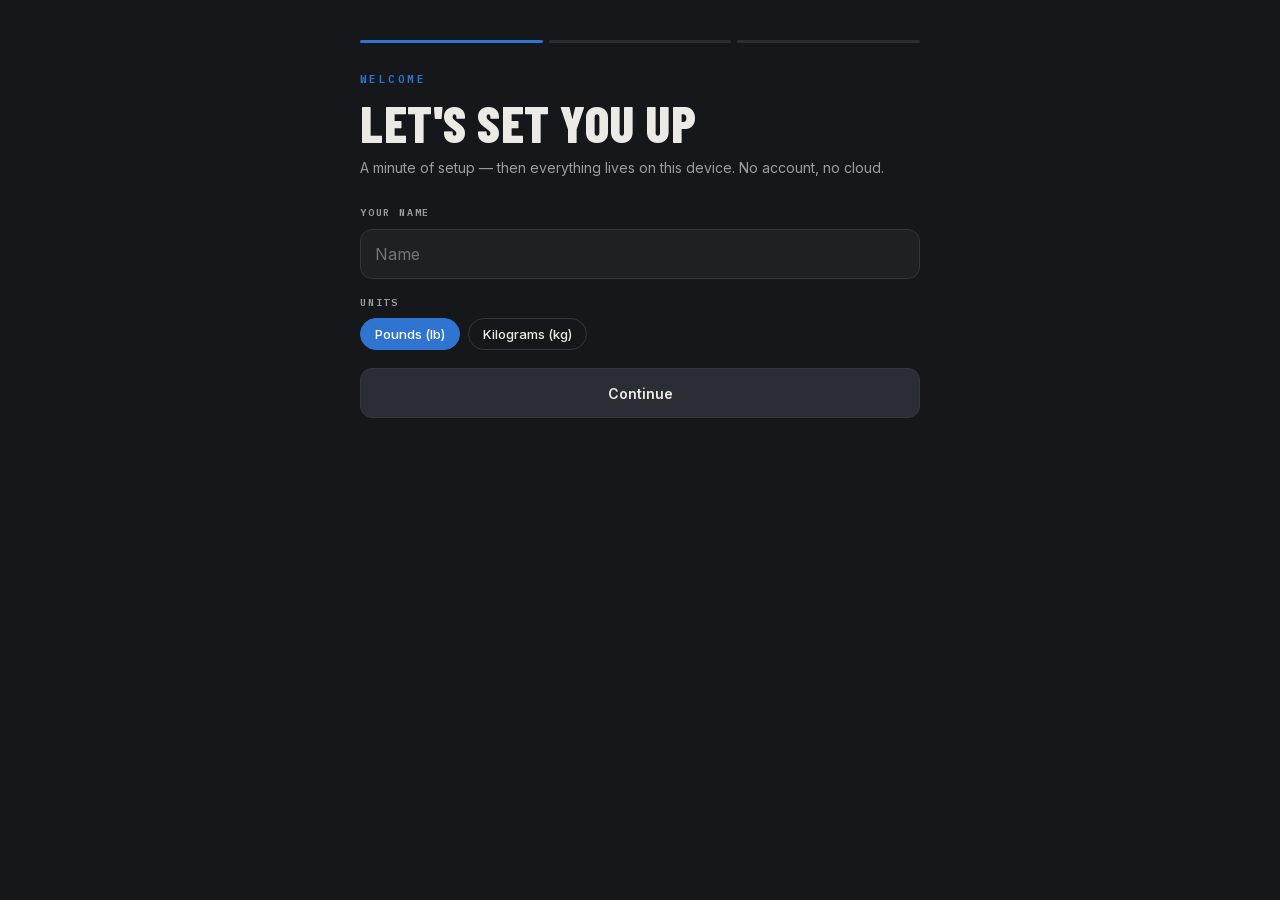
==== index.html @ a3e619ae "Phase 7: week strip, expenditure estimate, trend-primary charts - js/dashboard.js: Mon–Sun week stri" ====
<!DOCTYPE html>
<html lang="en">
<head>
<meta charset="UTF-8">
<meta name="viewport" content="width=device-width, initial-scale=1.0, viewport-fit=cover">
<title>Prep Tracker</title>
<meta name="theme-color" content="#16171a">
<meta name="apple-mobile-web-app-capable" content="yes">
<meta name="mobile-web-app-capable" content="yes">
<meta name="apple-mobile-web-app-status-bar-style" content="black-translucent">
<meta name="apple-mobile-web-app-title" content="Prep Tracker">
<link rel="manifest" href="manifest.json">
<link rel="apple-touch-icon" href="icons/apple-touch-icon.png">
<link rel="icon" type="image/png" sizes="192x192" href="icons/icon-192.png">
<!-- dark launch screens — without these iOS flashes white on cold start -->
<link rel="apple-touch-startup-image" media="(device-width: 375px) and (device-height: 812px) and (-webkit-device-pixel-ratio: 3) and (orientation: portrait)" href="icons/splash-1125x2436.png">
<link rel="apple-touch-startup-image" media="(device-width: 390px) and (device-height: 844px) and (-webkit-device-pixel-ratio: 3) and (orientation: portrait)" href="icons/splash-1170x2532.png">
<link rel="apple-touch-startup-image" media="(device-width: 393px) and (device-height: 852px) and (-webkit-device-pixel-ratio: 3) and (orientation: portrait)" href="icons/splash-1179x2556.png">
<link rel="apple-touch-startup-image" media="(device-width: 402px) and (device-height: 874px) and (-webkit-device-pixel-ratio: 3) and (orientation: portrait)" href="icons/splash-1206x2622.png">
<link rel="apple-touch-startup-image" media="(device-width: 414px) and (device-height: 896px) and (-webkit-device-pixel-ratio: 2) and (orientation: portrait)" href="icons/splash-828x1792.png">
<link rel="apple-touch-startup-image" media="(device-width: 414px) and (device-height: 896px) and (-webkit-device-pixel-ratio: 3) and (orientation: portrait)" href="icons/splash-1242x2688.png">
<link rel="apple-touch-startup-image" media="(device-width: 428px) and (device-height: 926px) and (-webkit-device-pixel-ratio: 3) and (orientation: portrait)" href="icons/splash-1284x2778.png">
<link rel="apple-touch-startup-image" media="(device-width: 430px) and (device-height: 932px) and (-webkit-device-pixel-ratio: 3) and (orientation: portrait)" href="icons/splash-1290x2796.png">
<link rel="apple-touch-startup-image" media="(device-width: 440px) and (device-height: 956px) and (-webkit-device-pixel-ratio: 3) and (orientation: portrait)" href="icons/splash-1320x2868.png">
<link rel="stylesheet" href="styles.css">
</head>
<body>
<div class="statusbar-shim" aria-hidden="true"></div>

<!-- ======================= ONBOARDING ======================= -->
<div class="onb" id="onboarding" hidden>
  <div class="onb-inner">
    <div class="onb-progress" aria-hidden="true"><i class="on"></i><i></i><i></i></div>

    <section class="onb-step" data-step="1">
      <div class="eyebrow">Welcome</div>
      <h1 class="onb-title">Let's set you up</h1>
      <p class="onb-sub">A minute of setup — then everything lives on this device. No account, no cloud.</p>
      <label class="field">
        <span class="field-lab">Your name</span>
        <input id="onbName" type="text" autocomplete="given-name" maxlength="24" placeholder="Name">
      </label>
      <div class="field">
        <span class="field-lab">Units</span>
        <div class="chips" id="onbUnits">
          <button class="chip active" data-units="lb">Pounds (lb)</button>
          <button class="chip" data-units="kg">Kilograms (kg)</button>
        </div>
      </div>
      <button class="btn btn-primary onb-next">Continue</button>
    </section>

    <section class="onb-step" data-step="2" hidden>
      <div class="eyebrow">Targets</div>
      <h1 class="onb-title">Your daily targets</h1>
      <div class="mode-cards" id="onbPathCards">
        <button class="mode-card" data-path="direct"><b>I know my numbers</b><span>Enter calories and macros directly.</span></button>
        <button class="mode-card" data-path="estimate"><b>Help me estimate</b><span>A starting point from your stats — always editable.</span></button>
      </div>

      <div id="onbEstimate" hidden>
        <div class="field">
          <span class="field-lab">Sex (for the formula)</span>
          <div class="chips" id="onbSex">
            <button class="chip" data-sex="m">Male</button>
            <button class="chip" data-sex="f">Female</button>
          </div>
        </div>
        <div class="field-grid">
          <label class="field">
            <span class="field-lab">Weight</span>
            <span class="field-input"><input id="onbWeight" type="number" inputmode="decimal" min="0"><i id="onbWeightUnit">lbs</i></span>
          </label>
          <label class="field" id="onbHeightCmField" hidden>
            <span class="field-lab">Height</span>
            <span class="field-input"><input id="onbHeightCm" type="number" inputmode="numeric" min="0"><i>cm</i></span>
          </label>
          <label class="field" id="onbHeightFtField">
            <span class="field-lab">Height</span>
            <span class="field-input"><input id="onbHeightFt" type="number" inputmode="numeric" min="0" placeholder="5" aria-label="feet"><i>ft</i><input id="onbHeightIn" type="number" inputmode="numeric" min="0" max="11" placeholder="10" aria-label="inches"><i>in</i></span>
          </label>
          <label class="field">
            <span class="field-lab">Age</span>
            <span class="field-input"><input id="onbAge" type="number" inputmode="numeric" min="13" max="100"><i>yrs</i></span>
          </label>
        </div>
        <div class="field">
          <span class="field-lab">Activity</span>
          <div class="chips" id="onbActivity">
            <button class="chip" data-activity="sedentary">Sedentary</button>
            <button class="chip" data-activity="light">Light</button>
            <button class="chip" data-activity="moderate">Moderate</button>
            <button class="chip" data-activity="very">Very active</button>
            <button class="chip" data-activity="extra">Athlete</button>
          </div>
        </div>
        <div class="field">
          <span class="field-lab">Goal</span>
          <div class="chips" id="onbGoal">
            <button class="chip" data-goal="lose">Lose</button>
            <button class="chip" data-goal="maintain">Maintain</button>
            <button class="chip" data-goal="gain">Gain</button>
          </div>
        </div>
        <button class="btn" id="onbCalc">Calculate suggestion</button>
        <p class="note" id="onbEstimateNote"></p>
      </div>

      <div id="onbNumbers" hidden>
        <div class="field-grid">
          <label class="field"><span class="field-lab">Calories</span><span class="field-input"><input id="onbKcal" type="number" inputmode="numeric" min="0"><i>kcal</i></span></label>
          <label class="field"><span class="field-lab">Protein</span><span class="field-input"><input id="onbP" type="number" inputmode="numeric" min="0"><i>g</i></span></label>
          <label class="field"><span class="field-lab">Carbs</span><span class="field-input"><input id="onbC" type="number" inputmode="numeric" min="0"><i>g</i></span></label>
          <label class="field"><span class="field-lab">Fat</span><span class="field-input"><input id="onbF" type="number" inputmode="numeric" min="0"><i>g</i></span></label>
        </div>
        <p class="note" id="onbMacroHint"></p>
        <button class="btn btn-primary onb-next">Continue</button>
      </div>
      <button class="btn-ghost onb-back">Back</button>
    </section>

    <section class="onb-step" data-step="3" hidden>
      <div class="eyebrow">Mode</div>
      <h1 class="onb-title">How do you want to track?</h1>
      <div class="mode-cards" id="onbModeCards">
        <button class="mode-card" data-mode="custom"><b>Track my own food</b><span>Log anything — quick add, your own food library, and food search.</span></button>
        <button class="mode-card" data-mode="ethan-prep"><b>Follow Ethan's Prep Plan</b><span>A specific contest-prep program: 5 set meals with swap options, ~2,700 kcal. You can switch modes anytime in Settings.</span></button>
      </div>
      <button class="btn btn-primary" id="onbFinish" disabled>Start tracking</button>
      <button class="btn-ghost onb-back">Back</button>
    </section>
  </div>
</div>

<div class="wrap">

  <!-- ======================= TODAY ======================= -->
  <main id="tab-today" class="tab active">

    <div class="edit-banner" id="editBanner" hidden>
      <div class="edit-banner-text">
        <span class="edit-eyebrow">Editing</span>
        <b id="editDateLabel">—</b>
      </div>
      <button class="btn btn-slim" id="backToToday">Back to today</button>
    </div>

    <header>
      <div class="eyebrow">Contest Prep · Daily Nutrition</div>
      <button class="icon-btn" id="settingsBtn" aria-label="Settings">
        <svg viewBox="0 0 24 24" fill="none"><path d="M12 15a3 3 0 1 0 0-6 3 3 0 0 0 0 6Z" stroke="currentColor" stroke-width="2"/><path d="M19.4 15a1.65 1.65 0 0 0 .33 1.82l.06.06a2 2 0 1 1-2.83 2.83l-.06-.06a1.65 1.65 0 0 0-1.82-.33 1.65 1.65 0 0 0-1 1.51V21a2 2 0 1 1-4 0v-.09a1.65 1.65 0 0 0-1-1.51 1.65 1.65 0 0 0-1.82.33l-.06.06a2 2 0 1 1-2.83-2.83l.06-.06a1.65 1.65 0 0 0 .33-1.82 1.65 1.65 0 0 0-1.51-1H3a2 2 0 1 1 0-4h.09a1.65 1.65 0 0 0 1.51-1 1.65 1.65 0 0 0-.33-1.82l-.06-.06a2 2 0 1 1 2.83-2.83l.06.06a1.65 1.65 0 0 0 1.82.33h.09a1.65 1.65 0 0 0 1-1.51V3a2 2 0 1 1 4 0v.09a1.65 1.65 0 0 0 1 1.51 1.65 1.65 0 0 0 1.82-.33l.06-.06a2 2 0 1 1 2.83 2.83l-.06.06a1.65 1.65 0 0 0-.33 1.82v.09a1.65 1.65 0 0 0 1.51 1H21a2 2 0 1 1 0 4h-.09a1.65 1.65 0 0 0-1.51 1Z" stroke="currentColor" stroke-width="2" stroke-linecap="round" stroke-linejoin="round"/></svg>
      </button>
      <h1>Meal Plan <span>/ 2,700</span></h1>
      <div class="targets">
        <div class="target hot"><div class="val">~2,700</div><div class="lab">Calories</div></div>
        <div class="target"><div class="val">300g</div><div class="lab">Protein</div></div>
        <div class="target"><div class="val">~230g</div><div class="lab">Carbs</div></div>
        <div class="target"><div class="val">≤50g</div><div class="lab">Fat</div></div>
      </div>
    </header>

    <div class="week-strip" id="weekStrip" aria-label="This week"></div>

    <div class="tracker">
      <div class="tracker-head">
        <div class="t1">Today's Progress</div>
        <div class="t2">
          <span class="day-flag">Day complete</span>
          <span id="dateLabel"></span>
          <span><span id="mealCount">0</span>/5 meals</span>
        </div>
      </div>
      <div class="bars">
        <div class="bar-wrap bar-kcal">
          <div class="bar"><i id="barK"></i></div>
          <div class="bar-lab"><span>Kcal</span><span id="labK">0</span></div>
        </div>
        <div class="bar-wrap" id="wrapP">
          <div class="bar"><i id="barP"></i></div>
          <div class="bar-lab"><span>Protein</span><span id="labP">0 / 316g</span></div>
        </div>
        <div class="bar-wrap" id="wrapC">
          <div class="bar"><i id="barC"></i></div>
          <div class="bar-lab"><span>Carbs</span><span id="labC">0 / 196g</span></div>
        </div>
        <div class="bar-wrap" id="wrapF">
          <div class="bar"><i id="barF"></i></div>
          <div class="bar-lab"><span>Fat</span><span id="labF">0 / 45g</span></div>
        </div>
      </div>
    </div>

    <!-- PROGRAM MODE: meal cards (rendered by today-program.js) -->
    <div id="programMeals"></div>

    <!-- CUSTOM MODE: day log sections (rendered by today-custom.js) -->
    <div id="customSections" hidden></div>

    <!-- DAILY HABITS -->
    <section class="block" id="habitsBlock">
      <h3>Daily Habits</h3>
      <div class="habit-list" id="programHabitList"></div>
    </section>

    <!-- CUSTOM MODE: habits from the profile (rendered by today-custom.js) -->
    <section class="block" id="customHabits" hidden>
      <h3>Daily Habits</h3>
      <div class="habit-list" id="customHabitList"></div>
    </section>

    <!-- BODYWEIGHT -->
    <section class="block">
      <h3>Bodyweight</h3>
      <div class="weight-card">
        <div>
          <div class="weight-title">Morning weigh-in</div>
          <div class="note" id="weightStatus">optional — trend beats daily noise</div>
        </div>
        <div class="weight-input">
          <input id="weightInput" type="number" inputmode="decimal" step="0.1" min="50" max="700" placeholder="0.0" aria-label="Bodyweight in pounds">
          <span class="weight-unit">lbs</span>
        </div>
      </div>
    </section>
  </main>

  <!-- ======================= HISTORY ======================= -->
  <main id="tab-history" class="tab">
    <div class="page-head">
      <div class="eyebrow">Contest Prep · Progress</div>
      <h1>History</h1>
    </div>

    <div class="range-toggle" role="group" aria-label="Date range">
      <button class="chip active" data-range="7">Week</button>
      <button class="chip" data-range="30">Month</button>
      <button class="chip" data-range="90">3 Months</button>
    </div>

    <div class="stat-grid">
      <div class="target"><div class="val" id="statMeals">—</div><div class="lab">Avg meals / day · 7d</div></div>
      <div class="target"><div class="val" id="statProtein">—</div><div class="lab">Avg protein · 7d</div></div>
      <div class="target"><div class="val" id="statWeight">—</div><div class="lab">Weight vs last week</div></div>
      <div class="target"><div class="val" id="statStreak">—</div><div class="lab">Best streak</div></div>
    </div>

    <p class="note hist-empty" id="histEmpty" hidden>No days logged yet — check off your first meal on the Today tab.</p>

    <section class="block">
      <h3>Expenditure</h3>
      <div class="chart-card exp-card">
        <div class="exp-main"><span class="exp-val" id="expVal">—</span><span class="exp-unit">kcal / day</span></div>
        <p class="note" id="expNote">Log food and weigh-ins for 14 days and your estimated daily energy burn appears here.</p>
        <div class="exp-suggest" id="expSuggest" hidden>
          <div class="set-info">
            <div class="set-name" id="suggestLine">—</div>
            <div class="set-meta" id="suggestMeta">—</div>
          </div>
          <button class="btn btn-slim" id="applyTargets">Apply</button>
        </div>
      </div>
    </section>

    <section class="block">
      <h3>Compliance</h3>
      <div class="chart-card">
        <div class="chart-box"><canvas id="chartCompliance"></canvas></div>
        <div class="chart-key"><span><i style="background:#2f74d0"></i>Logged</span><span><i style="background:#5aa66a"></i>Complete / in range</span><span><i style="background:#eceae5"></i>7-day avg</span></div>
      </div>
    </section>

    <section class="block">
      <h3>Protein <em>/ 316g</em></h3>
      <div class="chart-card">
        <div class="chart-box"><canvas id="chartProtein"></canvas></div>
        <div class="chart-key"><span><i style="background:#2f74d0"></i>Logged</span><span><i style="background:#9a9da5"></i>Target 316g</span></div>
      </div>
    </section>

    <section class="block">
      <h3>Bodyweight</h3>
      <div class="chart-card">
        <div class="chart-box"><canvas id="chartWeight"></canvas></div>
        <div class="chart-key"><span><i style="background:#2f74d0"></i>Trend</span><span><i style="background:rgba(47,116,208,.35)"></i>Daily weigh-ins</span></div>
      </div>
    </section>

    <section class="block">
      <h3>Training</h3>
      <div class="chart-card">
        <div class="heatmap" id="trainmap"></div>
        <div class="streaks" id="trainStats"></div>
      </div>
    </section>

    <section class="block">
      <h3>Habit Streaks</h3>
      <div class="chart-card">
        <div class="heatmap" id="heatmap"></div>
        <div class="streaks" id="streaks"></div>
      </div>
    </section>
  </main>

  <!-- ======================= PLAN ======================= -->
  <main id="tab-plan" class="tab">
    <div class="page-head">
      <div class="eyebrow">Contest Prep · Reference</div>
      <h1>Plan</h1>
    </div>

    <!-- PROGRAM MODE: reference tables (rendered by today-program.js) -->
    <div id="planReference"></div>

    <!-- CUSTOM MODE: food library management (rendered by today-custom.js) -->
    <section class="block" id="foodsManage" hidden>
      <h3>My Foods</h3>
      <label class="field">
        <span class="field-input search-input"><input id="manageSearch" type="search" placeholder="Search your foods" aria-label="Search my foods"></span>
      </label>
      <div class="food-results" id="manageResults"></div>
      <p class="note">Star a food to pin it to the top of the add sheet. Foods you log from search or save from quick-adds land here automatically.</p>
    </section>

    <footer>
      <span>PREP PROTOCOL</span>
      <span>5 MEALS / DAY</span>
    </footer>
  </main>
</div>

<!-- ======================= TAB BAR ======================= -->
<nav class="tabbar" aria-label="Tabs">
  <button class="active" data-tab="today" aria-label="Today tab">
    <svg viewBox="0 0 24 24" fill="none"><circle cx="12" cy="12" r="9" stroke="currentColor" stroke-width="2"/><path d="M8.4 12.2l2.4 2.4 4.8-5.2" stroke="currentColor" stroke-width="2" stroke-linecap="round" stroke-linejoin="round"/></svg>
    <span>Today</span>
  </button>
  <button data-tab="history" aria-label="History tab">
    <svg viewBox="0 0 24 24" fill="none"><path d="M5 20v-7M12 20V6M19 20v-10" stroke="currentColor" stroke-width="2.4" stroke-linecap="round"/></svg>
    <span>History</span>
  </button>
  <button data-tab="plan" aria-label="Plan tab">
    <svg viewBox="0 0 24 24" fill="none"><path d="M8.5 6h11M8.5 12h11M8.5 18h11" stroke="currentColor" stroke-width="2" stroke-linecap="round"/><circle cx="4.5" cy="6" r="1.4" fill="currentColor"/><circle cx="4.5" cy="12" r="1.4" fill="currentColor"/><circle cx="4.5" cy="18" r="1.4" fill="currentColor"/></svg>
    <span>Plan</span>
  </button>
</nav>

<!-- ======================= SETTINGS SHEET ======================= -->
<div class="sheet-backdrop" id="sheetBackdrop"></div>
<div class="sheet" id="sheet" role="dialog" aria-modal="true" aria-labelledby="sheetTitle">
  <div class="sheet-head">
    <h4 id="sheetTitle">Settings</h4>
    <button class="icon-btn" id="sheetClose" aria-label="Close settings">
      <svg viewBox="0 0 24 24" fill="none"><path d="M6 6l12 12M18 6L6 18" stroke="currentColor" stroke-width="2" stroke-linecap="round"/></svg>
    </button>
  </div>

  <div class="set-row" id="profileRow">
    <div class="set-info">
      <div class="set-name" id="profileSummary">—</div>
      <div class="set-meta" id="targetsSummary">—</div>
    </div>
    <button class="btn btn-slim" id="editProfileBtn">Edit</button>
  </div>

  <div class="set-row">
    <div class="set-info">
      <div class="set-name">Mode</div>
      <div class="set-meta" id="modeSummary">—</div>
    </div>
    <button class="btn btn-slim" id="modeToggleBtn">Switch</button>
  </div>
  <p class="note" id="modeNote" hidden></p>

  <div class="set-row">
    <div class="set-info">
      <div class="set-name">Target range</div>
      <div class="set-meta">How wide "in range" is, each side of a target</div>
    </div>
    <span class="field-input tol-input"><input id="toleranceInput" type="number" inputmode="numeric" min="1" max="20" step="1"><i>%</i></span>
  </div>

  <div class="set-row" id="backupRow" hidden>
    <div class="set-info">
      <div class="set-name">Pre-migration backup</div>
      <div class="set-meta" id="backupMeta">—</div>
    </div>
    <button class="btn btn-slim" id="backupDownloadBtn">Save</button>
  </div>

  <button class="btn" id="exportBtn">
    <svg viewBox="0 0 24 24" fill="none"><path d="M12 3v12m0 0l-4-4m4 4l4-4M4 21h16" stroke="currentColor" stroke-width="2" stroke-linecap="round" stroke-linejoin="round"/></svg>
    Export data (JSON)
  </button>
  <button class="btn" id="importBtn">
    <svg viewBox="0 0 24 24" fill="none"><path d="M12 15V3m0 0L8 7m4-4l4 4M4 21h16" stroke="currentColor" stroke-width="2" stroke-linecap="round" stroke-linejoin="round"/></svg>
    Import data
  </button>
  <input type="file" id="importFile" accept=".json,application/json" hidden>
  <div class="meta" id="storageInfo">—</div>
  <div class="meta">All data stays on this device. Export regularly as a backup.<br>Built with Claude Code.</div>
</div>

<!-- ======================= ADD FOOD SHEET ======================= -->
<div class="sheet-backdrop" id="addBackdrop"></div>
<div class="sheet" id="addSheet" role="dialog" aria-modal="true" aria-labelledby="addTitle">
  <div class="sheet-head">
    <h4 id="addTitle">Add food</h4>
    <button class="icon-btn" id="addClose" aria-label="Close">
      <svg viewBox="0 0 24 24" fill="none"><path d="M6 6l12 12M18 6L6 18" stroke="currentColor" stroke-width="2" stroke-linecap="round"/></svg>
    </button>
  </div>
  <div class="chips add-tabs" id="addTabs">
    <button class="chip active" data-pane="foods">Search</button>
    <button class="chip" data-pane="quick">Quick add</button>
  </div>

  <div class="add-pane" id="paneFoods">
    <label class="field">
      <span class="field-input search-input"><input id="foodSearch" type="search" placeholder="Search foods — e.g. chicken breast" aria-label="Search foods"></span>
    </label>
    <div class="food-results" id="foodResults"></div>
  </div>

  <div class="add-pane" id="paneQuick" hidden>
    <label class="field">
      <span class="field-lab">Name (optional)</span>
      <input type="text" id="qaName" placeholder="e.g. Chicken &amp; rice bowl" maxlength="60">
    </label>
    <div class="field-grid qa-grid">
      <label class="field"><span class="field-lab">Protein</span><span class="field-input"><input id="qaP" type="number" inputmode="decimal" min="0"><i>g</i></span></label>
      <label class="field"><span class="field-lab">Carbs</span><span class="field-input"><input id="qaC" type="number" inputmode="decimal" min="0"><i>g</i></span></label>
      <label class="field"><span class="field-lab">Fat</span><span class="field-input"><input id="qaF" type="number" inputmode="decimal" min="0"><i>g</i></span></label>
      <label class="field"><span class="field-lab">Calories</span><span class="field-input"><input id="qaKcal" type="number" inputmode="numeric" min="0"><i>kcal</i></span></label>
    </div>
    <p class="note" id="qaHint">Calories auto-fill from macros — tap to override.</p>
    <button class="habit save-food-toggle" id="qaSave">
      <span class="check"><svg viewBox="0 0 16 16" fill="none"><path d="M2.5 8.5L6 12l7.5-8" stroke="#16171a" stroke-width="2.6" stroke-linecap="round" stroke-linejoin="round"/></svg></span>
      <span class="habit-name">Save to My Foods</span>
    </button>
    <button class="btn btn-primary" id="qaAdd">Add to Breakfast</button>
  </div>
</div>

<!-- ======================= EDIT ITEM SHEET ======================= -->
<div class="sheet-backdrop" id="itemBackdrop"></div>
<div class="sheet" id="itemSheet" role="dialog" aria-modal="true" aria-labelledby="itemTitle">
  <div class="sheet-head">
    <h4 id="itemTitle">Edit item</h4>
    <button class="icon-btn" id="itemClose" aria-label="Close">
      <svg viewBox="0 0 24 24" fill="none"><path d="M6 6l12 12M18 6L6 18" stroke="currentColor" stroke-width="2" stroke-linecap="round"/></svg>
    </button>
  </div>
  <div class="set-row">
    <div class="set-info">
      <div class="set-name" id="itemName">—</div>
      <div class="set-meta" id="itemMacros">—</div>
    </div>
    <span class="field-input tol-input"><input id="itemQty" type="number" inputmode="decimal" min="0" step="any"><i id="itemUnit">g</i></span>
  </div>
  <div class="field">
    <span class="field-lab">Meal</span>
    <div class="chips" id="itemSections">
      <button class="chip" data-sec="breakfast">Breakfast</button>
      <button class="chip" data-sec="lunch">Lunch</button>
      <button class="chip" data-sec="dinner">Dinner</button>
      <button class="chip" data-sec="snacks">Snacks</button>
    </div>
  </div>
  <button class="btn btn-primary" id="itemSave">Save</button>
  <button class="btn-ghost" id="itemDelete">Remove from today</button>
</div>

<script src="vendor/chart.umd.min.js"></script>
<script src="js/migrate.js"></script>
<script src="js/db.js"></script>
<script src="js/targets.js"></script>
<script src="js/history.js"></script>
<script src="js/onboarding.js"></script>
<script src="js/day-store.js"></script>
<script src="js/foods.js"></script>
<script src="js/food-db.js"></script>
<script src="js/today-program.js"></script>
<script src="js/today-custom.js"></script>
<script src="js/dashboard.js"></script>
<script src="js/app.js"></script>
</body>
</html>
---- styles.css ----
/* ---------- self-hosted fonts (offline) ---------- */
@font-face{font-family:'Barlow Condensed';font-style:normal;font-weight:600;font-display:swap;src:url('./fonts/barlow-condensed-600.woff2') format('woff2')}
@font-face{font-family:'Barlow Condensed';font-style:normal;font-weight:700;font-display:swap;src:url('./fonts/barlow-condensed-700.woff2') format('woff2')}
@font-face{font-family:'Barlow Condensed';font-style:normal;font-weight:800;font-display:swap;src:url('./fonts/barlow-condensed-800.woff2') format('woff2')}
@font-face{font-family:'IBM Plex Mono';font-style:normal;font-weight:500;font-display:swap;src:url('./fonts/ibm-plex-mono-500.woff2') format('woff2')}
@font-face{font-family:'IBM Plex Mono';font-style:normal;font-weight:600;font-display:swap;src:url('./fonts/ibm-plex-mono-600.woff2') format('woff2')}
@font-face{font-family:'Inter';font-style:normal;font-weight:400;font-display:swap;src:url('./fonts/inter-400.woff2') format('woff2')}
@font-face{font-family:'Inter';font-style:normal;font-weight:500;font-display:swap;src:url('./fonts/inter-500.woff2') format('woff2')}
@font-face{font-family:'Inter';font-style:normal;font-weight:600;font-display:swap;src:url('./fonts/inter-600.woff2') format('woff2')}

:root{
  --ink:#16171a;
  --iron:#1e2024;
  --steel:#2a2d33;
  --line:#33363d;
  --bone:#eceae5;
  --mute:#9a9da5;
  --red:#2f74d0;
  --red-soft:rgba(47,116,208,.14);
  --green:#5aa66a;
  --radius:14px;
  --sat:env(safe-area-inset-top,0px);
  --sab:env(safe-area-inset-bottom,0px);
}
*{box-sizing:border-box;margin:0;padding:0}
html{scroll-behavior:smooth}
body{
  background:var(--ink);
  color:var(--bone);
  font-family:'Inter',system-ui,sans-serif;
  font-size:15px;
  line-height:1.55;
  -webkit-font-smoothing:antialiased;
  padding-top:var(--sat);
  overscroll-behavior-y:none;
}
.wrap{max-width:760px;margin:0 auto;padding:0 18px calc(120px + var(--sab))}

/* blurred strip under the iOS status bar / Dynamic Island */
.statusbar-shim{
  position:fixed;top:0;left:0;right:0;height:var(--sat);z-index:35;
  background:rgba(22,23,26,.92);
  -webkit-backdrop-filter:blur(8px);backdrop-filter:blur(8px);
}

/* ---------- tabs ---------- */
.tab{display:none}
.tab.active{display:block}

.tabbar{
  position:fixed;bottom:0;left:0;right:0;z-index:30;
  display:flex;justify-content:center;
  background:rgba(22,23,26,.92);
  -webkit-backdrop-filter:blur(8px);backdrop-filter:blur(8px);
  border-top:1px solid var(--line);
  padding-bottom:var(--sab);
}
.tabbar button{
  flex:1;max-width:254px;min-height:56px;
  display:flex;flex-direction:column;align-items:center;justify-content:center;gap:3px;
  background:none;border:none;color:var(--mute);cursor:pointer;
  font-family:'IBM Plex Mono',monospace;font-size:10px;font-weight:600;
  letter-spacing:.14em;text-transform:uppercase;
  -webkit-tap-highlight-color:transparent;transition:color .18s;
}
.tabbar button svg{width:22px;height:22px}
.tabbar button.active{color:var(--red)}
.tabbar button:focus-visible{outline:2px solid var(--red);outline-offset:-2px}

/* ---------- header ---------- */
header{padding:52px 0 30px;border-bottom:1px solid var(--line);position:relative}
.eyebrow{
  font-family:'IBM Plex Mono',monospace;font-size:11px;font-weight:600;
  letter-spacing:.22em;text-transform:uppercase;color:var(--red);
}
h1{
  font-family:'Barlow Condensed',sans-serif;font-weight:800;
  font-size:clamp(44px,9vw,68px);line-height:.95;text-transform:uppercase;
  letter-spacing:.01em;margin:10px 0 22px;
}
h1 span{color:var(--mute)}
.targets{display:grid;grid-template-columns:repeat(4,1fr);gap:10px}
.target{
  background:var(--iron);border:1px solid var(--line);border-radius:var(--radius);
  padding:12px 14px;
}
.target .val{
  font-family:'IBM Plex Mono',monospace;font-weight:600;font-size:20px;
  font-variant-numeric:tabular-nums;
}
.target .lab{font-size:11px;color:var(--mute);text-transform:uppercase;letter-spacing:.08em;margin-top:2px}
.target.hot{border-color:rgba(47,116,208,.55);background:linear-gradient(180deg,var(--red-soft),var(--iron))}
@media(max-width:520px){.targets{grid-template-columns:repeat(2,1fr)}}

.icon-btn{
  position:absolute;top:46px;right:-10px;width:44px;height:44px;
  display:grid;place-items:center;background:none;border:none;border-radius:12px;
  color:var(--mute);cursor:pointer;transition:color .18s;
  -webkit-tap-highlight-color:transparent;
}
.icon-btn:focus-visible{outline:2px solid var(--red);outline-offset:2px}
.icon-btn svg{width:20px;height:20px}

/* smaller page header for History / Plan */
.page-head{padding:52px 0 8px}
.page-head h1{font-size:clamp(38px,8vw,52px);margin-bottom:0}

/* ---------- week strip ---------- */
.week-strip{display:grid;grid-template-columns:repeat(7,1fr);gap:6px;margin:18px 0 16px}
.ws-day{
  display:flex;flex-direction:column;align-items:center;gap:4px;
  background:var(--iron);border:1px solid var(--line);border-radius:10px;
  padding:7px 0 5px;cursor:pointer;min-height:80px;
  -webkit-tap-highlight-color:transparent;transition:border-color .18s;
}
.ws-day.today{border-color:rgba(47,116,208,.65);background:linear-gradient(180deg,var(--red-soft),var(--iron))}
.ws-day.future{opacity:.4;cursor:default}
.ws-day:focus-visible{outline:2px solid var(--red);outline-offset:2px}
.ws-lab{font-family:'IBM Plex Mono',monospace;font-size:9px;font-weight:600;color:var(--mute);letter-spacing:.1em}
.ws-bars{display:flex;align-items:flex-end;gap:2px;height:44px}
.ws-bar{display:block;width:5px;border-radius:2px;background:var(--red)}
.ws-bar.in{background:var(--green)}
.ws-bar.future{background:var(--steel)}
.ws-num{font-family:'IBM Plex Mono',monospace;font-size:10px;color:var(--mute);font-variant-numeric:tabular-nums}

/* ---------- expenditure card ---------- */
.exp-card{padding:18px}
.exp-main{display:flex;align-items:baseline;gap:8px}
.exp-val{
  font-family:'IBM Plex Mono',monospace;font-weight:600;font-size:34px;
  font-variant-numeric:tabular-nums;
}
.exp-unit{font-family:'IBM Plex Mono',monospace;font-size:11px;color:var(--mute);letter-spacing:.08em;text-transform:uppercase}
.exp-card .note{margin-top:8px}
.exp-suggest{
  display:flex;align-items:center;gap:12px;margin-top:14px;padding-top:14px;
  border-top:1px solid var(--line);
}
.exp-suggest .btn{margin-bottom:0}

/* ---------- edit-a-past-day banner ---------- */
.edit-banner{
  position:sticky;top:var(--sat);z-index:25;
  display:flex;align-items:center;gap:12px;
  background:linear-gradient(180deg,var(--red-soft),rgba(22,23,26,.96));
  -webkit-backdrop-filter:blur(8px);backdrop-filter:blur(8px);
  border:1px solid rgba(47,116,208,.55);border-radius:0 0 var(--radius) var(--radius);
  padding:12px 16px;margin:0 -18px 4px;
}
.edit-banner-text{flex:1;min-width:0}
.edit-eyebrow{
  display:block;font-family:'IBM Plex Mono',monospace;font-size:10px;font-weight:600;
  letter-spacing:.22em;text-transform:uppercase;color:var(--red);
}
.edit-banner b{
  font-family:'Barlow Condensed',sans-serif;font-weight:700;font-size:22px;
  text-transform:uppercase;letter-spacing:.02em;line-height:1.1;
}
.edit-banner .btn{margin-bottom:0}

/* ---------- progress bar ---------- */
.tracker{
  position:sticky;top:var(--sat);z-index:20;background:rgba(22,23,26,.92);
  -webkit-backdrop-filter:blur(8px);backdrop-filter:blur(8px);
  border-bottom:1px solid var(--line);
  padding:12px 0 14px;margin:0 -18px;padding-left:18px;padding-right:18px;
}
.tracker-head{display:flex;flex-wrap:wrap;justify-content:space-between;align-items:baseline;margin-bottom:8px}
.tracker-head .t1{font-family:'Barlow Condensed',sans-serif;font-weight:700;font-size:15px;text-transform:uppercase;letter-spacing:.08em}
.tracker-head .t2{
  display:flex;align-items:center;gap:10px;
  font-family:'IBM Plex Mono',monospace;font-size:12px;color:var(--mute);font-variant-numeric:tabular-nums;
}
.day-flag{
  display:none;font-family:'IBM Plex Mono',monospace;font-size:10px;font-weight:600;
  letter-spacing:.14em;text-transform:uppercase;color:var(--green);
  border:1px solid rgba(90,166,106,.5);border-radius:99px;padding:2px 10px;
  white-space:nowrap;
}
.tracker.complete .day-flag{display:inline-block;animation:flag-in .35s ease}
.tracker.complete #dateLabel{display:none} /* the flag takes the date's slot — no overflow on narrow phones */
.tracker.complete .t2{color:var(--green)}
.tracker.complete .bar>i{background:var(--green)}
@keyframes flag-in{from{opacity:0;transform:translateY(3px)}to{opacity:1;transform:none}}
.bars{display:grid;grid-template-columns:1fr 1fr 1fr;gap:8px}
.bar{background:var(--steel);border-radius:99px;height:8px;overflow:hidden;position:relative}
.bar>i{display:block;height:100%;width:0%;background:var(--red);border-radius:99px;transition:width .45s cubic-bezier(.2,.8,.2,1),background-color .3s}
.bar-lab{display:flex;justify-content:space-between;font-family:'IBM Plex Mono',monospace;font-size:10px;color:var(--mute);margin-top:4px;font-variant-numeric:tabular-nums}

/* ---------- meal cards ---------- */
.meal{
  margin-top:26px;background:var(--iron);border:1px solid var(--line);
  border-radius:var(--radius);overflow:hidden;transition:border-color .25s;
}
.meal.done{border-color:rgba(90,166,106,.5)}
.meal-top{
  display:flex;align-items:center;gap:14px;padding:16px 18px;cursor:pointer;
  user-select:none;-webkit-user-select:none;-webkit-tap-highlight-color:transparent;
}
.check{
  flex:none;width:26px;height:26px;border:2px solid var(--line);border-radius:8px;
  display:grid;place-items:center;transition:all .2s;background:transparent;cursor:pointer;
  position:relative;
}
.check::after{content:"";position:absolute;inset:-11px} /* 48px touch target */
.check svg{width:14px;height:14px;opacity:0;transform:scale(.6);transition:all .2s}
.meal.done .check,.habit.done .check{background:var(--green);border-color:var(--green)}
.meal.done .check svg,.habit.done .check svg{opacity:1;transform:scale(1)}
.meal-title{flex:1;min-width:0}
.meal-title .num{
  font-family:'IBM Plex Mono',monospace;font-size:10px;font-weight:600;
  letter-spacing:.2em;text-transform:uppercase;color:var(--red);
}
.meal-title h2{
  font-family:'Barlow Condensed',sans-serif;font-weight:700;font-size:26px;
  text-transform:uppercase;letter-spacing:.02em;line-height:1.05;
}
.meal.done .meal-title h2{color:var(--mute);text-decoration:line-through;text-decoration-thickness:2px;text-decoration-color:var(--green)}
.chev{flex:none;color:var(--mute);transition:transform .3s}
.meal.open .chev{transform:rotate(180deg)}
.meal-body{max-height:0;overflow:hidden;transition:max-height .45s cubic-bezier(.2,.8,.2,1)}
.meal.open .meal-body{max-height:1400px}
.meal-inner{padding:0 18px 20px;border-top:1px solid var(--line);padding-top:16px}

.food-list{list-style:none;margin-bottom:14px}
.food-list li{
  display:flex;align-items:center;gap:10px;padding:7px 0;font-weight:500;
}
.food-list li::before{
  content:"";flex:none;width:6px;height:6px;background:var(--red);border-radius:2px;
}
.macro-row{display:flex;gap:8px;flex-wrap:wrap;margin-bottom:16px}
.pill{
  font-family:'IBM Plex Mono',monospace;font-size:12px;font-weight:600;
  background:var(--steel);border:1px solid var(--line);border-radius:99px;
  padding:5px 12px;font-variant-numeric:tabular-nums;
}
.pill b{color:var(--red);font-weight:600}

.swap-lab{
  font-family:'IBM Plex Mono',monospace;font-size:10px;font-weight:600;
  letter-spacing:.18em;text-transform:uppercase;color:var(--mute);
  margin:14px 0 8px;display:flex;align-items:center;gap:8px;
}
.swap-lab::after{content:"";flex:1;height:1px;background:var(--line)}
.chips{display:flex;flex-wrap:wrap;gap:8px}
.chip{
  font-family:'Inter',sans-serif;font-size:13px;font-weight:500;color:var(--bone);
  background:transparent;border:1px solid var(--line);border-radius:99px;
  padding:7px 14px;cursor:pointer;transition:all .18s;
  -webkit-tap-highlight-color:transparent;
}
.chip.active{background:var(--red);border-color:var(--red);color:#fff}
.chip:focus-visible,.check:focus-visible,.meal-top:focus-visible,.habit:focus-visible{outline:2px solid var(--red);outline-offset:2px}
.note{font-size:12px;color:var(--mute);margin-top:10px;font-style:italic}
/* comfortable one-handed targets on touch screens */
@media(pointer:coarse){
  .chip{padding:11px 16px;min-height:44px}
  .chips{gap:9px}
}
/* iOS keeps :hover stuck after a tap — only style hover where it exists */
@media(hover:hover){
  .chip:hover{border-color:var(--red);color:#fff}
  .icon-btn:hover{color:var(--bone)}
  .btn:hover{border-color:var(--red)}
}

/* ---------- sections ---------- */
section.block{margin-top:44px}
.block h3{
  font-family:'Barlow Condensed',sans-serif;font-weight:800;font-size:30px;
  text-transform:uppercase;letter-spacing:.02em;margin-bottom:14px;
}
.block h3 em{font-style:normal;color:var(--red)}
table{width:100%;border-collapse:collapse;background:var(--iron);border:1px solid var(--line);border-radius:var(--radius);overflow:hidden}
.tbl-wrap{border:1px solid var(--line);border-radius:var(--radius);overflow:hidden}
.tbl-wrap table{border:none;border-radius:0}
th,td{padding:11px 14px;text-align:left;border-bottom:1px solid var(--line)}
tr:last-child td{border-bottom:none}
th{
  font-family:'IBM Plex Mono',monospace;font-size:10px;font-weight:600;
  letter-spacing:.16em;text-transform:uppercase;color:var(--mute);background:var(--steel);
}
td.mono{font-family:'IBM Plex Mono',monospace;font-size:13px;font-variant-numeric:tabular-nums;color:var(--mute)}
td:first-child{font-weight:500}

/* ---------- daily habits ---------- */
.habit-list{background:var(--iron);border:1px solid var(--line);border-radius:var(--radius);overflow:hidden}
.habit{
  display:flex;align-items:center;gap:14px;width:100%;min-height:54px;
  padding:12px 18px;background:transparent;border:none;border-bottom:1px solid var(--line);
  color:var(--bone);font-family:'Inter',sans-serif;font-size:15px;text-align:left;cursor:pointer;
  -webkit-tap-highlight-color:transparent;
}
.habit:last-child{border-bottom:none}
.habit-name{flex:1;font-weight:500;transition:color .2s}
.habit.done .habit-name{color:var(--mute);text-decoration:line-through;text-decoration-thickness:2px;text-decoration-color:var(--green)}
.habit-meta{
  font-family:'IBM Plex Mono',monospace;font-size:11px;font-weight:500;color:var(--mute);
  letter-spacing:.08em;text-transform:uppercase;font-variant-numeric:tabular-nums;
}

/* ---------- training ---------- */
.workout-card{
  background:var(--iron);border:1px solid var(--line);border-radius:var(--radius);
  padding:16px 18px 18px;
}
.workout-card .swap-lab{margin-top:0}

/* ---------- bodyweight ---------- */
.weight-card{
  background:var(--iron);border:1px solid var(--line);border-radius:var(--radius);
  padding:16px 18px;display:flex;align-items:center;gap:14px;
}
.weight-title{font-weight:500}
.weight-card .note{margin-top:2px}
.weight-input{display:flex;align-items:center;gap:8px;margin-left:auto}
.weight-input input{
  width:110px;min-height:48px;background:var(--steel);border:1px solid var(--line);border-radius:10px;
  color:var(--bone);font-family:'IBM Plex Mono',monospace;font-size:18px;font-weight:600;
  padding:8px 12px;text-align:right;font-variant-numeric:tabular-nums;
  -moz-appearance:textfield;appearance:textfield;
}
.weight-input input::-webkit-outer-spin-button,.weight-input input::-webkit-inner-spin-button{-webkit-appearance:none;margin:0}
.weight-input input:focus{outline:none;border-color:var(--red)}
.weight-input input::placeholder{color:var(--mute);opacity:.5}
.weight-unit{
  font-family:'IBM Plex Mono',monospace;font-size:12px;font-weight:600;
  color:var(--mute);letter-spacing:.08em;
}

/* ---------- history ---------- */
.range-toggle{display:flex;gap:8px;margin:20px 0 4px}
.stat-grid{display:grid;grid-template-columns:1fr 1fr;gap:10px;margin-top:18px}
.stat-grid .val small{font-size:12px;color:var(--mute)}
.chart-card{
  background:var(--iron);border:1px solid var(--line);border-radius:var(--radius);
  padding:14px 14px 12px;
}
.chart-box{position:relative;height:215px}
.chart-key{
  display:flex;gap:14px;flex-wrap:wrap;margin-top:10px;
  font-family:'IBM Plex Mono',monospace;font-size:10px;color:var(--mute);
  letter-spacing:.08em;text-transform:uppercase;
}
.chart-key i{display:inline-block;width:14px;height:3px;border-radius:2px;vertical-align:middle;margin-right:6px}

.heatmap{overflow-x:auto;padding-bottom:4px;-webkit-overflow-scrolling:touch}
.hm-row{display:flex;align-items:center;gap:4px;margin-bottom:4px;width:max-content}
.hm-row:last-child{margin-bottom:0}
.hm-lab{
  position:sticky;left:0;flex:none;width:56px;background:var(--iron);z-index:1;
  font-family:'IBM Plex Mono',monospace;font-size:9px;font-weight:600;color:var(--mute);
  letter-spacing:.1em;text-transform:uppercase;
}
.hm-cell{flex:none;width:13px;height:13px;border-radius:3px;background:var(--steel)}
.hm-cell.on{background:var(--red)}
.hm-cell.off{background:var(--steel)}
.hm-cell.blank{background:transparent;border:1px solid var(--steel)}
.streaks{display:flex;flex-wrap:wrap;gap:8px;margin-top:14px}
.streaks .pill em{font-style:normal;color:var(--bone)}
.streaks .pill.best{border-color:rgba(47,116,208,.55)}
.hist-empty{margin:26px 0 6px}

/* ---------- onboarding ---------- */
.onb{
  position:fixed;inset:0;z-index:60;background:var(--ink);
  overflow-y:auto;-webkit-overflow-scrolling:touch;
  padding:calc(40px + var(--sat)) 18px calc(40px + var(--sab));
}
body.onb-open{overflow:hidden}
.onb-inner{max-width:560px;margin:0 auto}
.onb-progress{display:flex;gap:6px;margin-bottom:28px}
.onb-progress i{flex:1;height:3px;border-radius:99px;background:var(--steel);transition:background .3s}
.onb-progress i.on{background:var(--red)}
.onb-title{
  font-family:'Barlow Condensed',sans-serif;font-weight:800;
  font-size:clamp(38px,8vw,52px);line-height:.95;text-transform:uppercase;
  letter-spacing:.01em;margin:10px 0 10px;
}
.onb-sub{color:var(--mute);font-size:14px;margin-bottom:26px}
.onb-step .btn-primary{margin-top:18px}

.field{display:block;margin-bottom:16px}
.field-lab{
  display:block;font-family:'IBM Plex Mono',monospace;font-size:10px;font-weight:600;
  letter-spacing:.18em;text-transform:uppercase;color:var(--mute);margin-bottom:8px;
}
.field input[type="text"]{
  width:100%;min-height:50px;background:var(--iron);border:1px solid var(--line);border-radius:12px;
  color:var(--bone);font-family:'Inter',sans-serif;font-size:16px;padding:10px 14px;
}
.field-input{
  display:flex;align-items:center;gap:8px;background:var(--iron);
  border:1px solid var(--line);border-radius:12px;padding:0 12px;min-height:50px;
}
.field-input input{
  flex:1;width:100%;min-width:0;background:none;border:none;color:var(--bone);
  font-family:'IBM Plex Mono',monospace;font-size:18px;font-weight:600;
  font-variant-numeric:tabular-nums;text-align:right;padding:10px 0;
  -moz-appearance:textfield;appearance:textfield;
}
.field-input input::-webkit-outer-spin-button,.field-input input::-webkit-inner-spin-button{-webkit-appearance:none;margin:0}
.field-input input:focus{outline:none}
.field-input:focus-within{border-color:var(--red)}
.field-input i{
  font-style:normal;font-family:'IBM Plex Mono',monospace;font-size:11px;font-weight:600;
  color:var(--mute);letter-spacing:.08em;text-transform:uppercase;flex:none;
}
.field-grid{display:grid;grid-template-columns:1fr 1fr;gap:12px}
.field-grid .field{margin-bottom:0}
.field-grid + .note{margin-top:12px}

.mode-cards{display:grid;gap:12px;margin-bottom:8px}
.mode-card{
  text-align:left;background:var(--iron);border:1px solid var(--line);border-radius:var(--radius);
  padding:16px 18px;color:var(--bone);cursor:pointer;transition:border-color .18s;
  font-family:'Inter',sans-serif;-webkit-tap-highlight-color:transparent;
}
.mode-card b{display:block;font-size:16px;font-weight:600;margin-bottom:4px}
.mode-card span{display:block;font-size:13px;color:var(--mute);line-height:1.5}
.mode-card.active{border-color:var(--red);background:linear-gradient(180deg,var(--red-soft),var(--iron))}
.mode-card:focus-visible{outline:2px solid var(--red);outline-offset:2px}

.btn-primary{background:var(--red);border-color:var(--red);color:#fff}
.btn-ghost{
  display:block;width:100%;min-height:44px;background:none;border:none;color:var(--mute);
  font-family:'Inter',sans-serif;font-size:14px;font-weight:500;cursor:pointer;margin-top:6px;
  -webkit-tap-highlight-color:transparent;
}
.btn-slim{width:auto;min-height:40px;padding:0 18px;margin-bottom:0;flex:none}

/* custom-mode: swap program sections for the day-log versions */
body.mode-custom #tab-today .meal:not(.log-sec),
body.mode-custom #habitsBlock{display:none}
body.mode-custom #tab-plan .block:not(#foodsManage),
body.mode-custom #tab-plan footer{display:none}
body.mode-custom #tab-plan #foodsManage{display:block}
body:not(.mode-custom) .bar-kcal{display:none}
body.mode-custom .bars{grid-template-columns:repeat(4,1fr)}
.bar-wrap.in .bar>i{background:var(--green)}

.empty-card{
  background:var(--iron);border:1px solid var(--line);border-radius:var(--radius);
  padding:28px 20px;text-align:center;
}
.empty-card b{display:block;font-size:15px;margin-bottom:6px}
.empty-card .note{margin-top:4px}

/* ---------- custom day log ---------- */
.log-sec .sec-kcal{
  flex:none;font-family:'IBM Plex Mono',monospace;font-size:11px;color:var(--mute);
  font-variant-numeric:tabular-nums;
}
.item-list{list-style:none;margin-bottom:2px}
.item{
  display:flex;flex-direction:column;gap:2px;padding:10px 0;
  border-bottom:1px solid var(--line);cursor:pointer;
  -webkit-tap-highlight-color:transparent;
}
.item:last-child{border-bottom:none}
.item:focus-visible{outline:2px solid var(--red);outline-offset:2px}
.item-main{display:flex;justify-content:space-between;align-items:baseline;gap:10px;font-weight:500}
.item-name{min-width:0;overflow:hidden;text-overflow:ellipsis;white-space:nowrap}
.item-qty{flex:none;color:var(--mute);font-family:'IBM Plex Mono',monospace;font-size:12px;font-variant-numeric:tabular-nums}
.item-macros{font-family:'IBM Plex Mono',monospace;font-size:11px;color:var(--mute);font-variant-numeric:tabular-nums}
.sec-empty{margin:2px 0 4px}
.add-row{
  width:100%;min-height:46px;background:transparent;border:1px dashed var(--line);
  border-radius:10px;color:var(--mute);font-family:'Inter',sans-serif;
  font-size:13px;font-weight:600;cursor:pointer;margin-top:12px;
  -webkit-tap-highlight-color:transparent;transition:border-color .18s,color .18s;
}
.add-row:active{border-color:var(--red);color:var(--bone)}

/* ---------- add / item sheets ---------- */
.add-tabs{margin-bottom:16px}
.qa-grid{grid-template-columns:1fr 1fr}
.save-food-toggle{
  border:1px solid var(--line)!important;border-radius:12px;background:var(--iron);
  margin:2px 0 14px;min-height:50px;
}
.food-results{max-height:44vh;overflow-y:auto;-webkit-overflow-scrolling:touch}
.food-row{border-bottom:1px solid var(--line)}
.food-row:last-child{border-bottom:none}
.food-row-main{display:flex;align-items:center;gap:8px;min-height:54px;cursor:pointer;-webkit-tap-highlight-color:transparent}
.star{
  width:42px;height:42px;flex:none;background:none;border:none;color:var(--steel);
  cursor:pointer;display:grid;place-items:center;-webkit-tap-highlight-color:transparent;
}
.star svg{width:18px;height:18px}
.star.on{color:var(--red)}
.food-info{min-width:0;flex:1}
.food-name{display:block;font-weight:500;font-size:14px;overflow:hidden;text-overflow:ellipsis;white-space:nowrap}
.food-meta{display:block;font-family:'IBM Plex Mono',monospace;font-size:10px;color:var(--mute);font-variant-numeric:tabular-nums}
.food-qty-form{display:flex;gap:10px;align-items:center;flex-wrap:wrap;padding:2px 0 14px 50px}
.food-qty-form .field-input{min-height:44px;width:132px}
.food-qty-form .btn{margin-bottom:0}
.food-del{width:auto;margin:0;min-height:44px;font-size:12px}
#foodsManage .food-results{max-height:none}
.res-label{
  font-family:'IBM Plex Mono',monospace;font-size:10px;font-weight:600;
  letter-spacing:.18em;text-transform:uppercase;color:var(--mute);
  margin:14px 0 4px;display:flex;align-items:center;gap:8px;
}
.res-label::after{content:"";flex:1;height:1px;background:var(--line)}
.food-info-db{padding-left:6px}
.db-qty-form{padding-left:6px}
.serv-chips{width:100%;margin-bottom:6px}

/* ---------- settings rows ---------- */
.set-row{display:flex;align-items:center;gap:12px;padding:12px 0;border-bottom:1px solid var(--line);margin-bottom:2px}
.set-info{flex:1;min-width:0}
.set-name{font-weight:600;font-size:14px}
.set-meta{font-family:'IBM Plex Mono',monospace;font-size:11px;color:var(--mute);margin-top:2px;overflow:hidden;text-overflow:ellipsis;white-space:nowrap}
.tol-input{min-height:44px;width:90px}
.sheet .set-row + .btn{margin-top:14px}

/* ---------- settings sheet ---------- */
.sheet-backdrop{
  position:fixed;inset:0;z-index:40;background:rgba(0,0,0,.55);
  opacity:0;pointer-events:none;transition:opacity .25s;
}
.sheet-backdrop.open{opacity:1;pointer-events:auto}
.sheet{
  position:fixed;left:0;right:0;bottom:0;z-index:41;max-width:760px;margin:0 auto;
  background:var(--iron);border:1px solid var(--line);border-bottom:none;
  border-radius:18px 18px 0 0;
  padding:18px 18px calc(24px + var(--sab));
  transform:translateY(105%);visibility:hidden; /* keep the closed sheet out of tab order & a11y tree */
  transition:transform .3s cubic-bezier(.2,.8,.2,1),visibility 0s .3s;
}
.sheet.open{transform:none;visibility:visible;transition:transform .3s cubic-bezier(.2,.8,.2,1)}
.sheet-head{display:flex;align-items:center;justify-content:space-between;margin-bottom:16px}
.sheet-head h4{
  font-family:'Barlow Condensed',sans-serif;font-weight:700;font-size:24px;
  text-transform:uppercase;letter-spacing:.02em;
}
.sheet .icon-btn{position:static}
.btn{
  display:flex;align-items:center;justify-content:center;gap:10px;width:100%;min-height:50px;
  background:var(--steel);border:1px solid var(--line);border-radius:12px;
  color:var(--bone);font-family:'Inter',sans-serif;font-size:14px;font-weight:600;
  cursor:pointer;margin-bottom:10px;transition:border-color .18s;
  -webkit-tap-highlight-color:transparent;
}
.btn:focus-visible{outline:2px solid var(--red);outline-offset:2px}
.btn svg{width:17px;height:17px;color:var(--mute)}
.sheet .meta{
  font-family:'IBM Plex Mono',monospace;font-size:11px;color:var(--mute);
  margin-top:12px;line-height:1.7;letter-spacing:.04em;
}

footer{margin-top:56px;padding-top:20px;border-top:1px solid var(--line);
  font-family:'IBM Plex Mono',monospace;font-size:11px;color:var(--mute);
  display:flex;justify-content:space-between;letter-spacing:.06em}

@media (prefers-reduced-motion: reduce){
  *{transition:none!important;animation:none!important}
  html{scroll-behavior:auto}
}
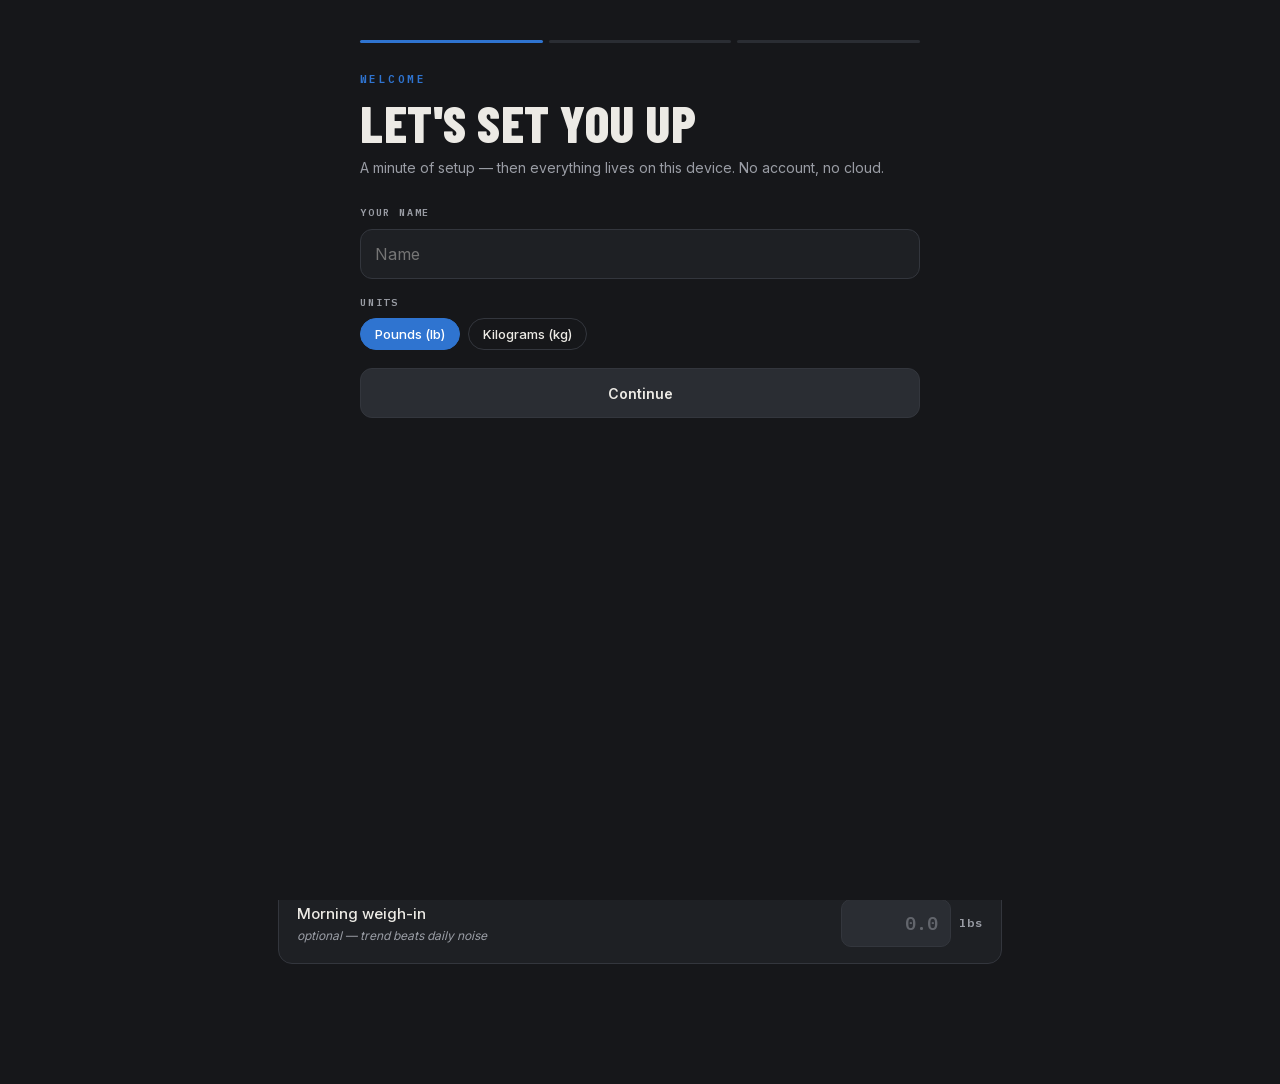
==== commit b51ba7d9: "Pre-deploy review fixes: 12 confirmed findings from the final audit Critical/major: - Restore the Tr" ====
--- a/index.html
+++ b/index.html
@@ -3,12 +3,12 @@
 <head>
 <meta charset="UTF-8">
 <meta name="viewport" content="width=device-width, initial-scale=1.0, viewport-fit=cover">
-<title>Prep Tracker</title>
+<title>Intake — macro tracker</title>
 <meta name="theme-color" content="#16171a">
 <meta name="apple-mobile-web-app-capable" content="yes">
 <meta name="mobile-web-app-capable" content="yes">
 <meta name="apple-mobile-web-app-status-bar-style" content="black-translucent">
-<meta name="apple-mobile-web-app-title" content="Prep Tracker">
+<meta name="apple-mobile-web-app-title" content="Intake">
 <link rel="manifest" href="manifest.json">
 <link rel="apple-touch-icon" href="icons/apple-touch-icon.png">
 <link rel="icon" type="image/png" sizes="192x192" href="icons/icon-192.png">
@@ -167,7 +167,7 @@
         <div class="t2">
           <span class="day-flag">Day complete</span>
           <span id="dateLabel"></span>
-          <span><span id="mealCount">0</span>/5 meals</span>
+          <span id="trackerCount">0/5 meals</span>
         </div>
       </div>
       <div class="bars">
@@ -195,6 +195,20 @@
 
     <!-- CUSTOM MODE: day log sections (rendered by today-custom.js) -->
     <div id="customSections" hidden></div>
+
+    <!-- TRAINING (shared by both modes) -->
+    <section class="block">
+      <h3>Training</h3>
+      <div class="workout-card">
+        <div class="swap-lab">Today's session — tap to log</div>
+        <div class="chips" id="workoutChips">
+          <button class="chip" data-workout="pull">Pull</button>
+          <button class="chip" data-workout="push">Push</button>
+          <button class="chip" data-workout="legs">Legs</button>
+          <button class="chip" data-workout="arms">Arms</button>
+        </div>
+      </div>
+    </section>
 
     <!-- DAILY HABITS -->
     <section class="block" id="habitsBlock">
@@ -227,7 +241,7 @@
   <!-- ======================= HISTORY ======================= -->
   <main id="tab-history" class="tab">
     <div class="page-head">
-      <div class="eyebrow">Contest Prep · Progress</div>
+      <div class="eyebrow">Progress · Trends</div>
       <h1>History</h1>
     </div>
 
@@ -244,7 +258,7 @@
       <div class="target"><div class="val" id="statStreak">—</div><div class="lab">Best streak</div></div>
     </div>
 
-    <p class="note hist-empty" id="histEmpty" hidden>No days logged yet — check off your first meal on the Today tab.</p>
+    <p class="note hist-empty" id="histEmpty" hidden>No days logged yet — your first logged day on the Today tab starts your history.</p>
 
     <section class="block">
       <h3>Expenditure</h3>
@@ -273,7 +287,7 @@
       <h3>Protein <em>/ 316g</em></h3>
       <div class="chart-card">
         <div class="chart-box"><canvas id="chartProtein"></canvas></div>
-        <div class="chart-key"><span><i style="background:#2f74d0"></i>Logged</span><span><i style="background:#9a9da5"></i>Target 316g</span></div>
+        <div class="chart-key"><span><i style="background:#2f74d0"></i>Logged</span><span><i style="background:#9a9da5"></i><span id="protKeyTarget">Target</span></span></div>
       </div>
     </section>
 
@@ -305,7 +319,7 @@
   <!-- ======================= PLAN ======================= -->
   <main id="tab-plan" class="tab">
     <div class="page-head">
-      <div class="eyebrow">Contest Prep · Reference</div>
+      <div class="eyebrow">Reference</div>
       <h1>Plan</h1>
     </div>
 
@@ -398,7 +412,8 @@
   </button>
   <input type="file" id="importFile" accept=".json,application/json" hidden>
   <div class="meta" id="storageInfo">—</div>
-  <div class="meta">All data stays on this device. Export regularly as a backup.<br>Built with Claude Code.</div>
+  <div class="meta">All data stays on this device. Export regularly as a backup.<br>
+  Intake · built with Claude Code · food data: Canadian Nutrient File © Health Canada &amp; Open Food Facts.</div>
 </div>
 
 <!-- ======================= ADD FOOD SHEET ======================= -->
@@ -480,6 +495,7 @@
 <script src="js/day-store.js"></script>
 <script src="js/foods.js"></script>
 <script src="js/food-db.js"></script>
+<script src="js/food-online.js"></script>
 <script src="js/today-program.js"></script>
 <script src="js/today-custom.js"></script>
 <script src="js/dashboard.js"></script>
--- a/styles.css
+++ b/styles.css
@@ -504,6 +504,16 @@
   margin:14px 0 4px;display:flex;align-items:center;gap:8px;
 }
 .res-label::after{content:"";flex:1;height:1px;background:var(--line)}
+.food-brand{color:var(--mute);font-weight:400}
+.online-btn{margin-top:8px}
+.online-world{min-height:44px}
+.online-note{width:100%;margin:0}
+.skeleton-row{
+  height:52px;border-radius:10px;margin:6px 0;
+  background:linear-gradient(90deg,var(--iron) 25%,var(--steel) 50%,var(--iron) 75%);
+  background-size:200% 100%;animation:skeleton 1.2s ease-in-out infinite;
+}
+@keyframes skeleton{from{background-position:200% 0}to{background-position:-200% 0}}
 .food-info-db{padding-left:6px}
 .db-qty-form{padding-left:6px}
 .serv-chips{width:100%;margin-bottom:6px}
@@ -555,6 +565,19 @@
   font-family:'IBM Plex Mono',monospace;font-size:11px;color:var(--mute);
   display:flex;justify-content:space-between;letter-spacing:.06em}
 
+/* ---------- pressed states (App-Store-grade feedback) ---------- */
+.chip:active,.btn:active,.mode-card:active,.habit:active,
+.ws-day:not(.future):active,.add-row:active,.icon-btn:active,
+.food-row-main:active,.item:active,.tabbar button:active{
+  transform:scale(.97);
+}
+.meal-top:active .meal-title{opacity:.75}
+.check:active{transform:scale(.9)}
+.chip,.btn,.mode-card,.habit,.ws-day,.add-row,.icon-btn,.food-row-main,.item,.check,.tabbar button{
+  transition-property:transform,color,border-color,background-color,opacity;
+  transition-duration:.15s;
+}
+
 @media (prefers-reduced-motion: reduce){
   *{transition:none!important;animation:none!important}
   html{scroll-behavior:auto}
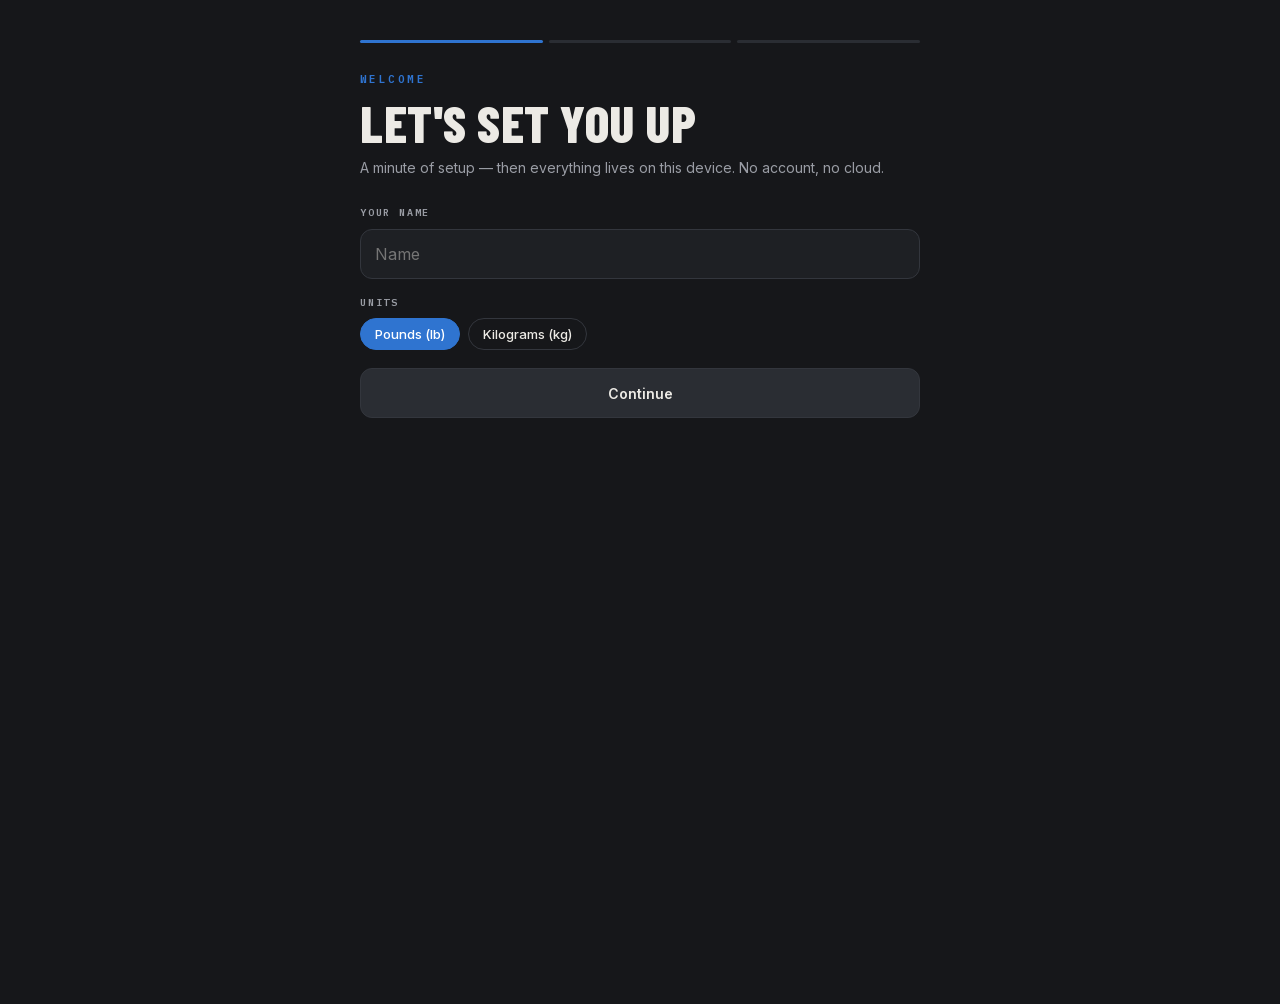
==== commit 815c8d21: "Fix hidden-attribute override + week-strip feedback + onboarding shortcut + History overhaul - Root " ====
--- a/index.html
+++ b/index.html
@@ -56,6 +56,7 @@
       <div class="mode-cards" id="onbPathCards">
         <button class="mode-card" data-path="direct"><b>I know my numbers</b><span>Enter calories and macros directly.</span></button>
         <button class="mode-card" data-path="estimate"><b>Help me estimate</b><span>A starting point from your stats — always editable.</span></button>
+        <button class="mode-card" data-path="ethan"><b>Follow Ethan's Prep Plan</b><span>Skip the numbers — use the program's targets (~2,700 kcal, 5 set meals with swaps).</span></button>
       </div>
 
       <div id="onbEstimate" hidden>
@@ -252,8 +253,8 @@
     </div>
 
     <div class="stat-grid">
-      <div class="target"><div class="val" id="statMeals">—</div><div class="lab">Avg meals / day · 7d</div></div>
-      <div class="target"><div class="val" id="statProtein">—</div><div class="lab">Avg protein · 7d</div></div>
+      <div class="target"><div class="val" id="statMeals">—</div><div class="lab">Meals per day · last 7</div></div>
+      <div class="target"><div class="val" id="statProtein">—</div><div class="lab">Protein per day · last 7</div></div>
       <div class="target"><div class="val" id="statWeight">—</div><div class="lab">Weight vs last week</div></div>
       <div class="target"><div class="val" id="statStreak">—</div><div class="lab">Best streak</div></div>
     </div>
@@ -276,10 +277,11 @@
     </section>
 
     <section class="block">
-      <h3>Compliance</h3>
+      <h3>Consistency</h3>
       <div class="chart-card">
         <div class="chart-box"><canvas id="chartCompliance"></canvas></div>
-        <div class="chart-key"><span><i style="background:#2f74d0"></i>Logged</span><span><i style="background:#5aa66a"></i>Complete / in range</span><span><i style="background:#eceae5"></i>7-day avg</span></div>
+        <p class="chart-cap">Each bar is one day. A full <b class="cap-green">green</b> bar = the day hit its plan (all meals checked, or calories in range). The pale line is your 7-day average. Tap a bar to open that day.</p>
+        <p class="note chart-msg" id="compMsg" hidden></p>
       </div>
     </section>
 
@@ -287,7 +289,8 @@
       <h3>Protein <em>/ 316g</em></h3>
       <div class="chart-card">
         <div class="chart-box"><canvas id="chartProtein"></canvas></div>
-        <div class="chart-key"><span><i style="background:#2f74d0"></i>Logged</span><span><i style="background:#9a9da5"></i><span id="protKeyTarget">Target</span></span></div>
+        <p class="chart-cap">Grams of protein logged per day. The dashed line is your target.</p>
+        <p class="note chart-msg" id="protMsg" hidden></p>
       </div>
     </section>
 
@@ -295,7 +298,8 @@
       <h3>Bodyweight</h3>
       <div class="chart-card">
         <div class="chart-box"><canvas id="chartWeight"></canvas></div>
-        <div class="chart-key"><span><i style="background:#2f74d0"></i>Trend</span><span><i style="background:rgba(47,116,208,.35)"></i>Daily weigh-ins</span></div>
+        <p class="chart-cap">The solid line is your 7-day trend — that's the number that matters. The faded dots are raw daily weigh-ins; they're supposed to bounce around.</p>
+        <p class="note chart-msg" id="weightMsg" hidden></p>
       </div>
     </section>
 
@@ -304,6 +308,7 @@
       <div class="chart-card">
         <div class="heatmap" id="trainmap"></div>
         <div class="streaks" id="trainStats"></div>
+        <p class="chart-cap">One square per day, one row per muscle group. Tap a square to open that day.</p>
       </div>
     </section>
 
@@ -312,6 +317,7 @@
       <div class="chart-card">
         <div class="heatmap" id="heatmap"></div>
         <div class="streaks" id="streaks"></div>
+        <p class="chart-cap">Blue = done that day. Streak pills count consecutive days. Tap a square to open that day.</p>
       </div>
     </section>
   </main>
--- a/styles.css
+++ b/styles.css
@@ -23,6 +23,8 @@
   --sab:env(safe-area-inset-bottom,0px);
 }
 *{box-sizing:border-box;margin:0;padding:0}
+/* the hidden attribute must always win, even over explicit display rules */
+[hidden]{display:none!important}
 html{scroll-behavior:smooth}
 body{
   background:var(--ink);
@@ -113,7 +115,13 @@
   padding:7px 0 5px;cursor:pointer;min-height:80px;
   -webkit-tap-highlight-color:transparent;transition:border-color .18s;
 }
-.ws-day.today{border-color:rgba(47,116,208,.65);background:linear-gradient(180deg,var(--red-soft),var(--iron))}
+.ws-day.today{border-color:rgba(47,116,208,.65)}
+.ws-day.viewing{
+  border-color:var(--red);
+  background:linear-gradient(180deg,var(--red-soft),var(--iron));
+  box-shadow:0 0 0 1px var(--red);
+}
+.ws-day.viewing .ws-lab{color:var(--red)}
 .ws-day.future{opacity:.4;cursor:default}
 .ws-day:focus-visible{outline:2px solid var(--red);outline-offset:2px}
 .ws-lab{font-family:'IBM Plex Mono',monospace;font-size:9px;font-weight:600;color:var(--mute);letter-spacing:.1em}
@@ -344,6 +352,10 @@
   letter-spacing:.08em;text-transform:uppercase;
 }
 .chart-key i{display:inline-block;width:14px;height:3px;border-radius:2px;vertical-align:middle;margin-right:6px}
+.chart-cap{font-size:12px;color:var(--mute);line-height:1.6;margin-top:12px}
+.chart-cap b{color:var(--bone);font-weight:600}
+.chart-cap .cap-green,.cap-green{color:var(--green);font-weight:600}
+.chart-msg{margin-top:8px}
 
 .heatmap{overflow-x:auto;padding-bottom:4px;-webkit-overflow-scrolling:touch}
 .hm-row{display:flex;align-items:center;gap:4px;margin-bottom:4px;width:max-content}
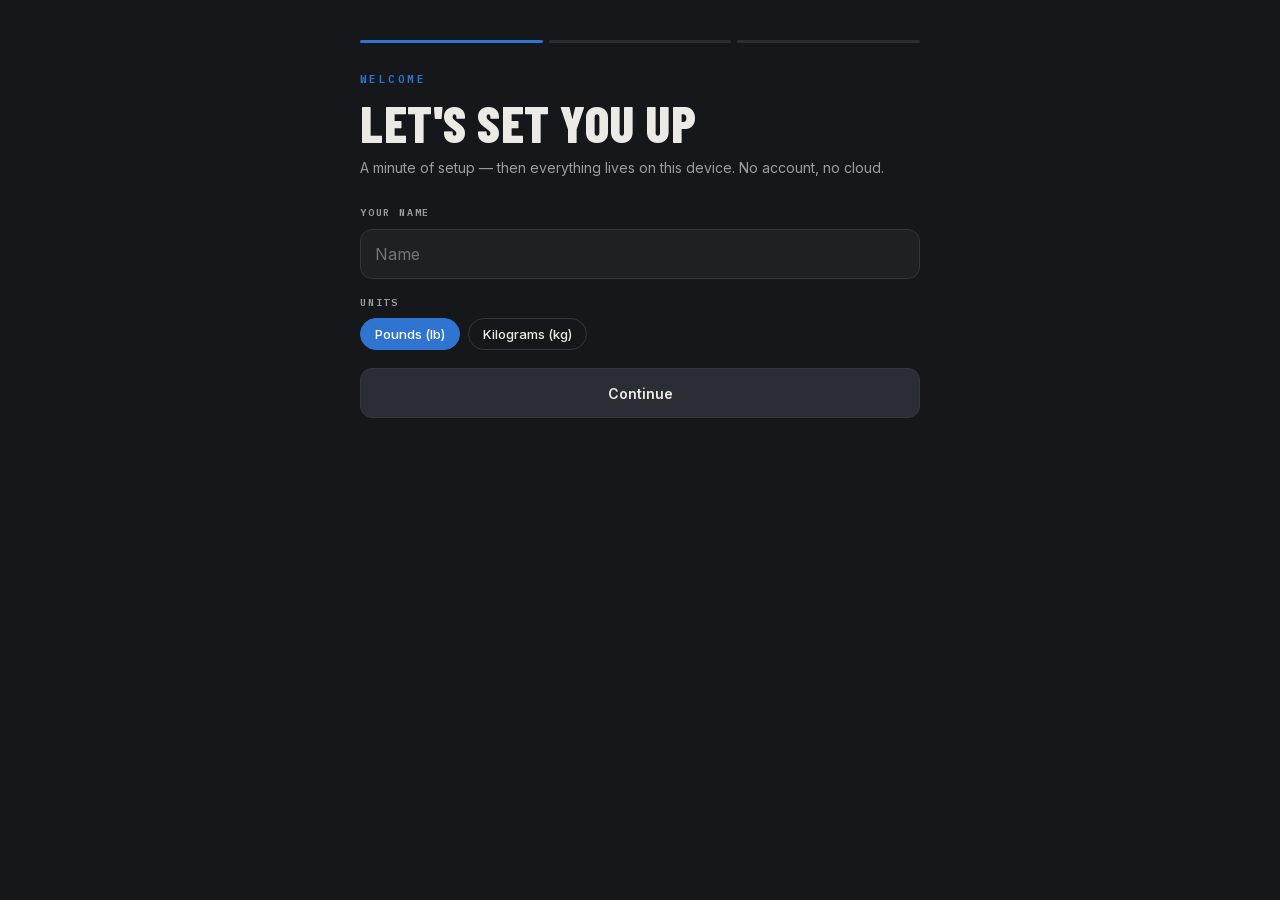
==== commit 61b483ae: "Add Train tab, app theming/layout settings, bigger progress tracker Today's Progress: larger bold ti" ====
--- a/index.html
+++ b/index.html
@@ -5,6 +5,15 @@
 <meta name="viewport" content="width=device-width, initial-scale=1.0, viewport-fit=cover">
 <title>Intake — macro tracker</title>
 <meta name="theme-color" content="#16171a">
+<script>
+/* apply the saved theme before first paint (mirror of the IDB setting) */
+(function(){try{
+  var a = JSON.parse(localStorage.getItem('pt:appearance') || '{}');
+  var d = document.documentElement;
+  if (a.theme && a.theme !== 'carbon') d.dataset.theme = a.theme;
+  if (a.accent && a.accent !== 'cobalt') d.dataset.accent = a.accent;
+}catch(e){}})();
+</script>
 <meta name="apple-mobile-web-app-capable" content="yes">
 <meta name="mobile-web-app-capable" content="yes">
 <meta name="apple-mobile-web-app-status-bar-style" content="black-translucent">
@@ -78,7 +87,7 @@
           </label>
           <label class="field" id="onbHeightFtField">
             <span class="field-lab">Height</span>
-            <span class="field-input"><input id="onbHeightFt" type="number" inputmode="numeric" min="0" placeholder="5" aria-label="feet"><i>ft</i><input id="onbHeightIn" type="number" inputmode="numeric" min="0" max="11" placeholder="10" aria-label="inches"><i>in</i></span>
+            <span class="field-input"><input id="onbHeightFt" type="number" inputmode="numeric" min="0" aria-label="feet"><i>ft</i><input id="onbHeightIn" type="number" inputmode="numeric" min="0" max="11" aria-label="inches"><i>in</i></span>
           </label>
           <label class="field">
             <span class="field-lab">Age</span>
@@ -138,13 +147,11 @@
   <!-- ======================= TODAY ======================= -->
   <main id="tab-today" class="tab active">
 
-    <div class="edit-banner" id="editBanner" hidden>
-      <div class="edit-banner-text">
-        <span class="edit-eyebrow">Editing</span>
-        <b id="editDateLabel">—</b>
-      </div>
-      <button class="btn btn-slim" id="backToToday">Back to today</button>
-    </div>
+    <button class="edit-banner" id="editBanner" hidden>
+      <span class="edit-eyebrow">Editing</span>
+      <b id="editDateLabel">—</b>
+      <span class="edit-hint">Tap for today</span>
+    </button>
 
     <header>
       <div class="eyebrow">Contest Prep · Daily Nutrition</div>
@@ -197,20 +204,6 @@
     <!-- CUSTOM MODE: day log sections (rendered by today-custom.js) -->
     <div id="customSections" hidden></div>
 
-    <!-- TRAINING (shared by both modes) -->
-    <section class="block">
-      <h3>Training</h3>
-      <div class="workout-card">
-        <div class="swap-lab">Today's session — tap to log</div>
-        <div class="chips" id="workoutChips">
-          <button class="chip" data-workout="pull">Pull</button>
-          <button class="chip" data-workout="push">Push</button>
-          <button class="chip" data-workout="legs">Legs</button>
-          <button class="chip" data-workout="arms">Arms</button>
-        </div>
-      </div>
-    </section>
-
     <!-- DAILY HABITS -->
     <section class="block" id="habitsBlock">
       <h3>Daily Habits</h3>
@@ -224,7 +217,7 @@
     </section>
 
     <!-- BODYWEIGHT -->
-    <section class="block">
+    <section class="block" id="weightBlock">
       <h3>Bodyweight</h3>
       <div class="weight-card">
         <div>
@@ -236,6 +229,58 @@
           <span class="weight-unit">lbs</span>
         </div>
       </div>
+    </section>
+  </main>
+
+  <!-- ======================= TRAIN ======================= -->
+  <main id="tab-train" class="tab">
+    <div class="page-head">
+      <div class="eyebrow">Training · Log</div>
+      <h1>Train</h1>
+    </div>
+
+    <!-- today's session / active workout editor (rendered by train.js) -->
+    <div id="trainSession"></div>
+
+    <!-- this week at a glance -->
+    <section class="block" id="trainWeekBlock" hidden>
+      <h3>This Week</h3>
+      <div class="stat-grid" id="trainWeekStats"></div>
+    </section>
+
+    <!-- per-exercise progress -->
+    <section class="block" id="trainProgressBlock" hidden>
+      <h3>Exercise Progress</h3>
+      <div class="chart-card">
+        <div class="chips ex-picker-chips" id="trainExChips"></div>
+        <div class="chips metric-chips" id="trainMetricChips" role="group" aria-label="Metric">
+          <button class="chip active" data-metric="e1rm">Est. 1RM</button>
+          <button class="chip" data-metric="topW">Top weight</button>
+          <button class="chip" data-metric="volume">Volume</button>
+        </div>
+        <div class="chart-box"><canvas id="chartExercise"></canvas></div>
+        <p class="chart-cap" id="exChartCap">Each point is one session's best set. Tap a point to open that session.</p>
+        <div class="ex-session-list" id="exSessionList"></div>
+      </div>
+    </section>
+
+    <!-- weekly / monthly volume -->
+    <section class="block" id="trainVolumeBlock" hidden>
+      <h3>Training Volume</h3>
+      <div class="chart-card">
+        <div class="range-toggle vol-toggle" role="group" aria-label="Volume grouping">
+          <button class="chip active" data-vol="week">Weekly</button>
+          <button class="chip" data-vol="month">Monthly</button>
+        </div>
+        <div class="chart-box"><canvas id="chartVolume"></canvas></div>
+        <p class="chart-cap">Total weight lifted (weight × reps, all completed sets). The pale bar is the current period so far.</p>
+      </div>
+    </section>
+
+    <!-- past sessions -->
+    <section class="block" id="trainHistoryBlock" hidden>
+      <h3>Sessions</h3>
+      <div class="session-list" id="sessionList"></div>
     </section>
   </main>
 
@@ -355,6 +400,10 @@
     <svg viewBox="0 0 24 24" fill="none"><circle cx="12" cy="12" r="9" stroke="currentColor" stroke-width="2"/><path d="M8.4 12.2l2.4 2.4 4.8-5.2" stroke="currentColor" stroke-width="2" stroke-linecap="round" stroke-linejoin="round"/></svg>
     <span>Today</span>
   </button>
+  <button data-tab="train" aria-label="Train tab">
+    <svg viewBox="0 0 24 24" fill="none"><path d="M7 8v8M4.5 9.5v5M17 8v8M19.5 9.5v5M7 12h10" stroke="currentColor" stroke-width="2" stroke-linecap="round"/></svg>
+    <span>Train</span>
+  </button>
   <button data-tab="history" aria-label="History tab">
     <svg viewBox="0 0 24 24" fill="none"><path d="M5 20v-7M12 20V6M19 20v-10" stroke="currentColor" stroke-width="2.4" stroke-linecap="round"/></svg>
     <span>History</span>
@@ -365,61 +414,78 @@
   </button>
 </nav>
 
-<!-- ======================= SETTINGS SHEET ======================= -->
+<!-- ======================= SETTINGS PAGE ======================= -->
 <div class="sheet-backdrop" id="sheetBackdrop"></div>
-<div class="sheet" id="sheet" role="dialog" aria-modal="true" aria-labelledby="sheetTitle">
-  <div class="sheet-head">
-    <h4 id="sheetTitle">Settings</h4>
-    <button class="icon-btn" id="sheetClose" aria-label="Close settings">
-      <svg viewBox="0 0 24 24" fill="none"><path d="M6 6l12 12M18 6L6 18" stroke="currentColor" stroke-width="2" stroke-linecap="round"/></svg>
+<div class="settings-page" id="sheet" role="dialog" aria-modal="true" aria-labelledby="sheetTitle">
+  <div class="settings-inner">
+    <div class="sheet-head">
+      <h4 id="sheetTitle">Settings</h4>
+      <button class="icon-btn" id="sheetClose" aria-label="Close settings">
+        <svg viewBox="0 0 24 24" fill="none"><path d="M6 6l12 12M18 6L6 18" stroke="currentColor" stroke-width="2" stroke-linecap="round"/></svg>
+      </button>
+    </div>
+
+    <div class="set-sect">Profile</div>
+
+    <div class="set-row" id="profileRow">
+      <div class="set-info">
+        <div class="set-name" id="profileSummary">—</div>
+        <div class="set-meta" id="targetsSummary">—</div>
+      </div>
+      <button class="btn btn-slim" id="editProfileBtn">Edit</button>
+    </div>
+
+    <div class="set-row">
+      <div class="set-info">
+        <div class="set-name">Mode</div>
+        <div class="set-meta" id="modeSummary">—</div>
+      </div>
+      <button class="btn btn-slim" id="modeToggleBtn">Switch</button>
+    </div>
+    <p class="note" id="modeNote" hidden></p>
+
+    <div class="set-row">
+      <div class="set-info">
+        <div class="set-name">Target range</div>
+        <div class="set-meta">How wide "in range" is, each side of a target</div>
+      </div>
+      <span class="field-input tol-input"><input id="toleranceInput" type="number" inputmode="numeric" min="1" max="20" step="1"><i>%</i></span>
+    </div>
+
+    <div class="set-sect">Appearance</div>
+
+    <div class="theme-grid" id="themeGrid"></div>
+    <div class="swatch-lab">Accent color</div>
+    <div class="swatches" id="accentSwatches"></div>
+
+    <div class="set-sect">Layout — Today page</div>
+
+    <div class="layout-list" id="layoutList"></div>
+    <p class="note">Reorder the blocks on the Today tab, or hide the ones you don't use.</p>
+
+    <div class="set-sect">Data</div>
+
+    <div class="set-row" id="backupRow" hidden>
+      <div class="set-info">
+        <div class="set-name">Pre-migration backup</div>
+        <div class="set-meta" id="backupMeta">—</div>
+      </div>
+      <button class="btn btn-slim" id="backupDownloadBtn">Save</button>
+    </div>
+
+    <button class="btn" id="exportBtn">
+      <svg viewBox="0 0 24 24" fill="none"><path d="M12 3v12m0 0l-4-4m4 4l4-4M4 21h16" stroke="currentColor" stroke-width="2" stroke-linecap="round" stroke-linejoin="round"/></svg>
+      Export data (JSON)
     </button>
-  </div>
-
-  <div class="set-row" id="profileRow">
-    <div class="set-info">
-      <div class="set-name" id="profileSummary">—</div>
-      <div class="set-meta" id="targetsSummary">—</div>
-    </div>
-    <button class="btn btn-slim" id="editProfileBtn">Edit</button>
-  </div>
-
-  <div class="set-row">
-    <div class="set-info">
-      <div class="set-name">Mode</div>
-      <div class="set-meta" id="modeSummary">—</div>
-    </div>
-    <button class="btn btn-slim" id="modeToggleBtn">Switch</button>
-  </div>
-  <p class="note" id="modeNote" hidden></p>
-
-  <div class="set-row">
-    <div class="set-info">
-      <div class="set-name">Target range</div>
-      <div class="set-meta">How wide "in range" is, each side of a target</div>
-    </div>
-    <span class="field-input tol-input"><input id="toleranceInput" type="number" inputmode="numeric" min="1" max="20" step="1"><i>%</i></span>
-  </div>
-
-  <div class="set-row" id="backupRow" hidden>
-    <div class="set-info">
-      <div class="set-name">Pre-migration backup</div>
-      <div class="set-meta" id="backupMeta">—</div>
-    </div>
-    <button class="btn btn-slim" id="backupDownloadBtn">Save</button>
-  </div>
-
-  <button class="btn" id="exportBtn">
-    <svg viewBox="0 0 24 24" fill="none"><path d="M12 3v12m0 0l-4-4m4 4l4-4M4 21h16" stroke="currentColor" stroke-width="2" stroke-linecap="round" stroke-linejoin="round"/></svg>
-    Export data (JSON)
-  </button>
-  <button class="btn" id="importBtn">
-    <svg viewBox="0 0 24 24" fill="none"><path d="M12 15V3m0 0L8 7m4-4l4 4M4 21h16" stroke="currentColor" stroke-width="2" stroke-linecap="round" stroke-linejoin="round"/></svg>
-    Import data
-  </button>
-  <input type="file" id="importFile" accept=".json,application/json" hidden>
-  <div class="meta" id="storageInfo">—</div>
-  <div class="meta">All data stays on this device. Export regularly as a backup.<br>
-  Intake · built with Claude Code · food data: Canadian Nutrient File © Health Canada &amp; Open Food Facts.</div>
+    <button class="btn" id="importBtn">
+      <svg viewBox="0 0 24 24" fill="none"><path d="M12 15V3m0 0L8 7m4-4l4 4M4 21h16" stroke="currentColor" stroke-width="2" stroke-linecap="round" stroke-linejoin="round"/></svg>
+      Import data
+    </button>
+    <input type="file" id="importFile" accept=".json,application/json" hidden>
+    <div class="meta" id="storageInfo">—</div>
+    <div class="meta">All data stays on this device. Export regularly as a backup.<br>
+    Intake · built with Claude Code · food data: Canadian Nutrient File © Health Canada &amp; Open Food Facts.</div>
+  </div>
 </div>
 
 <!-- ======================= ADD FOOD SHEET ======================= -->
@@ -492,9 +558,39 @@
   <button class="btn-ghost" id="itemDelete">Remove from today</button>
 </div>
 
+<!-- ======================= EXERCISE PICKER SHEET ======================= -->
+<div class="sheet-backdrop" id="exBackdrop"></div>
+<div class="sheet" id="exSheet" role="dialog" aria-modal="true" aria-labelledby="exTitle">
+  <div class="sheet-head">
+    <h4 id="exTitle">Add exercise</h4>
+    <button class="icon-btn" id="exClose" aria-label="Close">
+      <svg viewBox="0 0 24 24" fill="none"><path d="M6 6l12 12M18 6L6 18" stroke="currentColor" stroke-width="2" stroke-linecap="round"/></svg>
+    </button>
+  </div>
+  <label class="field">
+    <span class="field-input search-input"><input id="exSearch" type="search" placeholder="Search exercises — e.g. bench" aria-label="Search exercises"></span>
+  </label>
+  <div class="chips ex-group-chips" id="exGroups"></div>
+  <div class="food-results ex-results" id="exResults"></div>
+  <div class="ex-custom" id="exCustom" hidden>
+    <div class="swap-lab">New custom exercise</div>
+    <label class="field">
+      <span class="field-lab">Name</span>
+      <input type="text" id="exCustomName" maxlength="60" placeholder="e.g. Belt Squat">
+    </label>
+    <div class="field">
+      <span class="field-lab">Muscle group</span>
+      <div class="chips" id="exCustomGroup"></div>
+    </div>
+    <button class="btn btn-primary" id="exCustomAdd">Create &amp; add to workout</button>
+  </div>
+  <button class="btn-ghost" id="exCustomToggle">+ Create a custom exercise</button>
+</div>
+
 <script src="vendor/chart.umd.min.js"></script>
 <script src="js/migrate.js"></script>
 <script src="js/db.js"></script>
+<script src="js/appearance.js"></script>
 <script src="js/targets.js"></script>
 <script src="js/history.js"></script>
 <script src="js/onboarding.js"></script>
@@ -505,6 +601,8 @@
 <script src="js/today-program.js"></script>
 <script src="js/today-custom.js"></script>
 <script src="js/dashboard.js"></script>
+<script src="js/workouts.js"></script>
+<script src="js/train.js"></script>
 <script src="js/app.js"></script>
 </body>
 </html>
--- a/styles.css
+++ b/styles.css
@@ -8,6 +8,12 @@
 @font-face{font-family:'Inter';font-style:normal;font-weight:500;font-display:swap;src:url('./fonts/inter-500.woff2') format('woff2')}
 @font-face{font-family:'Inter';font-style:normal;font-weight:600;font-display:swap;src:url('./fonts/inter-600.woff2') format('woff2')}
 
+/* ---------- design tokens ----------
+   Semantic roles, not colors: --ink page bg · --iron card bg · --steel
+   raised bg · --line borders · --bone text · --mute secondary text.
+   Themes swap these values on <html data-theme>; accents swap the
+   --accent group on <html data-accent>. JS (charts) reads them via
+   getComputedStyle, so every color the app paints lives here. */
 :root{
   --ink:#16171a;
   --iron:#1e2024;
@@ -15,12 +21,84 @@
   --line:#33363d;
   --bone:#eceae5;
   --mute:#9a9da5;
-  --red:#2f74d0;
-  --red-soft:rgba(47,116,208,.14);
+  --glass:rgba(22,23,26,.92);        /* translucent --ink for sticky bars */
+  --glass-strong:rgba(22,23,26,.96);
   --green:#5aa66a;
+  --green-border:rgba(90,166,106,.5);
+  --accent:#2f74d0;
+  --accent-soft:rgba(47,116,208,.14);
+  --accent-border:rgba(47,116,208,.55);
+  --accent-ink:#fff;                 /* text painted on top of --accent */
   --radius:14px;
   --sat:env(safe-area-inset-top,0px);
   --sab:env(safe-area-inset-bottom,0px);
+}
+
+/* ---------- themes ---------- */
+:root[data-theme="midnight"]{
+  --ink:#0d1117;
+  --iron:#151b23;
+  --steel:#212a36;
+  --line:#2d3847;
+  --bone:#e6edf3;
+  --mute:#8b96a5;
+  --glass:rgba(13,17,23,.92);
+  --glass-strong:rgba(13,17,23,.96);
+}
+:root[data-theme="slate"]{
+  --ink:#232830;
+  --iron:#2b313a;
+  --steel:#39404b;
+  --line:#464e5b;
+  --bone:#eef0f2;
+  --mute:#a5abb5;
+  --glass:rgba(35,40,48,.92);
+  --glass-strong:rgba(35,40,48,.96);
+}
+:root[data-theme="paper"]{
+  --ink:#f2f0ea;
+  --iron:#fdfcfa;
+  --steel:#e6e2d9;
+  --line:#d7d2c7;
+  --bone:#22242a;
+  --mute:#70747e;
+  --glass:rgba(242,240,234,.92);
+  --glass-strong:rgba(242,240,234,.97);
+  --green:#35854b;
+  --green-border:rgba(53,133,75,.55);
+}
+
+/* ---------- accents ---------- */
+:root[data-accent="crimson"]{
+  --accent:#d94f43;
+  --accent-soft:rgba(217,79,67,.14);
+  --accent-border:rgba(217,79,67,.55);
+}
+:root[data-accent="amber"]{
+  --accent:#c07f16;                  /* dark enough to read as text on the Paper theme */
+  --accent-soft:rgba(221,154,47,.18);
+  --accent-border:rgba(221,154,47,.6);
+  --accent-ink:#fff;
+}
+:root[data-accent="emerald"]{
+  --accent:#2f8d5b;                  /* white button text clears 3:1 */
+  --accent-soft:rgba(63,160,106,.16);
+  --accent-border:rgba(63,160,106,.55);
+}
+:root[data-accent="teal"]{
+  --accent:#1f8e94;
+  --accent-soft:rgba(47,167,173,.16);
+  --accent-border:rgba(47,167,173,.55);
+}
+:root[data-accent="violet"]{
+  --accent:#8d6ae8;
+  --accent-soft:rgba(141,106,232,.14);
+  --accent-border:rgba(141,106,232,.55);
+}
+:root[data-accent="rose"]{
+  --accent:#d85a8f;
+  --accent-soft:rgba(216,90,143,.14);
+  --accent-border:rgba(216,90,143,.55);
 }
 *{box-sizing:border-box;margin:0;padding:0}
 /* the hidden attribute must always win, even over explicit display rules */
@@ -38,10 +116,13 @@
 }
 .wrap{max-width:760px;margin:0 auto;padding:0 18px calc(120px + var(--sab))}
 
-/* blurred strip under the iOS status bar / Dynamic Island */
+/* blurred strip under the iOS status bar / Dynamic Island. The installed
+   PWA pins white status-bar text (apple-mobile-web-app-status-bar-style is
+   fixed at install), so this strip stays dark in every theme — including
+   Paper — or the clock/battery would vanish on a light background. */
 .statusbar-shim{
-  position:fixed;top:0;left:0;right:0;height:var(--sat);z-index:35;
-  background:rgba(22,23,26,.92);
+  position:fixed;top:0;left:0;right:0;height:var(--sat);z-index:55;
+  background:rgba(20,21,24,.92);
   -webkit-backdrop-filter:blur(8px);backdrop-filter:blur(8px);
 }
 
@@ -52,7 +133,7 @@
 .tabbar{
   position:fixed;bottom:0;left:0;right:0;z-index:30;
   display:flex;justify-content:center;
-  background:rgba(22,23,26,.92);
+  background:var(--glass);
   -webkit-backdrop-filter:blur(8px);backdrop-filter:blur(8px);
   border-top:1px solid var(--line);
   padding-bottom:var(--sab);
@@ -66,14 +147,14 @@
   -webkit-tap-highlight-color:transparent;transition:color .18s;
 }
 .tabbar button svg{width:22px;height:22px}
-.tabbar button.active{color:var(--red)}
-.tabbar button:focus-visible{outline:2px solid var(--red);outline-offset:-2px}
+.tabbar button.active{color:var(--accent)}
+.tabbar button:focus-visible{outline:2px solid var(--accent);outline-offset:-2px}
 
 /* ---------- header ---------- */
 header{padding:52px 0 30px;border-bottom:1px solid var(--line);position:relative}
 .eyebrow{
   font-family:'IBM Plex Mono',monospace;font-size:11px;font-weight:600;
-  letter-spacing:.22em;text-transform:uppercase;color:var(--red);
+  letter-spacing:.22em;text-transform:uppercase;color:var(--accent);
 }
 h1{
   font-family:'Barlow Condensed',sans-serif;font-weight:800;
@@ -91,7 +172,7 @@
   font-variant-numeric:tabular-nums;
 }
 .target .lab{font-size:11px;color:var(--mute);text-transform:uppercase;letter-spacing:.08em;margin-top:2px}
-.target.hot{border-color:rgba(47,116,208,.55);background:linear-gradient(180deg,var(--red-soft),var(--iron))}
+.target.hot{border-color:var(--accent-border);background:linear-gradient(180deg,var(--accent-soft),var(--iron))}
 @media(max-width:520px){.targets{grid-template-columns:repeat(2,1fr)}}
 
 .icon-btn{
@@ -100,7 +181,7 @@
   color:var(--mute);cursor:pointer;transition:color .18s;
   -webkit-tap-highlight-color:transparent;
 }
-.icon-btn:focus-visible{outline:2px solid var(--red);outline-offset:2px}
+.icon-btn:focus-visible{outline:2px solid var(--accent);outline-offset:2px}
 .icon-btn svg{width:20px;height:20px}
 
 /* smaller page header for History / Plan */
@@ -115,18 +196,18 @@
   padding:7px 0 5px;cursor:pointer;min-height:80px;
   -webkit-tap-highlight-color:transparent;transition:border-color .18s;
 }
-.ws-day.today{border-color:rgba(47,116,208,.65)}
+.ws-day.today{border-color:var(--accent-border)}
 .ws-day.viewing{
-  border-color:var(--red);
-  background:linear-gradient(180deg,var(--red-soft),var(--iron));
-  box-shadow:0 0 0 1px var(--red);
-}
-.ws-day.viewing .ws-lab{color:var(--red)}
+  border-color:var(--accent);
+  background:linear-gradient(180deg,var(--accent-soft),var(--iron));
+  box-shadow:0 0 0 1px var(--accent);
+}
+.ws-day.viewing .ws-lab{color:var(--accent)}
 .ws-day.future{opacity:.4;cursor:default}
-.ws-day:focus-visible{outline:2px solid var(--red);outline-offset:2px}
+.ws-day:focus-visible{outline:2px solid var(--accent);outline-offset:2px}
 .ws-lab{font-family:'IBM Plex Mono',monospace;font-size:9px;font-weight:600;color:var(--mute);letter-spacing:.1em}
 .ws-bars{display:flex;align-items:flex-end;gap:2px;height:44px}
-.ws-bar{display:block;width:5px;border-radius:2px;background:var(--red)}
+.ws-bar{display:block;width:5px;border-radius:2px;background:var(--accent)}
 .ws-bar.in{background:var(--green)}
 .ws-bar.future{background:var(--steel)}
 .ws-num{font-family:'IBM Plex Mono',monospace;font-size:10px;color:var(--mute);font-variant-numeric:tabular-nums}
@@ -146,35 +227,44 @@
 }
 .exp-suggest .btn{margin-bottom:0}
 
-/* ---------- edit-a-past-day banner ---------- */
+/* ---------- edit-a-past-day banner (one tappable strip, no button) ---------- */
+:root{--edit-h:48px}
 .edit-banner{
   position:sticky;top:var(--sat);z-index:25;
-  display:flex;align-items:center;gap:12px;
-  background:linear-gradient(180deg,var(--red-soft),rgba(22,23,26,.96));
+  display:flex;align-items:center;gap:10px;min-height:var(--edit-h);width:calc(100% + 36px);
+  background:linear-gradient(180deg,var(--accent-soft),var(--glass-strong));
   -webkit-backdrop-filter:blur(8px);backdrop-filter:blur(8px);
-  border:1px solid rgba(47,116,208,.55);border-radius:0 0 var(--radius) var(--radius);
-  padding:12px 16px;margin:0 -18px 4px;
-}
-.edit-banner-text{flex:1;min-width:0}
+  border:1px solid var(--accent-border);border-radius:0 0 var(--radius) var(--radius);
+  padding:8px 16px;margin:0 -18px 4px;
+  color:var(--bone);font-family:'Inter',sans-serif;cursor:pointer;text-align:left;
+  -webkit-tap-highlight-color:transparent;
+}
+.edit-banner:focus-visible{outline:2px solid var(--accent);outline-offset:-2px}
+/* while editing, the tracker sticks BELOW the banner instead of under it */
+body.editing #tab-today .tracker{top:calc(var(--sat) + var(--edit-h))}
 .edit-eyebrow{
-  display:block;font-family:'IBM Plex Mono',monospace;font-size:10px;font-weight:600;
-  letter-spacing:.22em;text-transform:uppercase;color:var(--red);
+  font-family:'IBM Plex Mono',monospace;font-size:10px;font-weight:600;
+  letter-spacing:.22em;text-transform:uppercase;color:var(--accent);flex:none;
 }
 .edit-banner b{
-  font-family:'Barlow Condensed',sans-serif;font-weight:700;font-size:22px;
+  font-family:'Barlow Condensed',sans-serif;font-weight:700;font-size:19px;
   text-transform:uppercase;letter-spacing:.02em;line-height:1.1;
-}
-.edit-banner .btn{margin-bottom:0}
+  flex:1;min-width:0;overflow:hidden;text-overflow:ellipsis;white-space:nowrap;
+}
+.edit-hint{
+  flex:none;font-family:'IBM Plex Mono',monospace;font-size:9px;font-weight:600;
+  letter-spacing:.12em;text-transform:uppercase;color:var(--mute);
+}
 
 /* ---------- progress bar ---------- */
 .tracker{
-  position:sticky;top:var(--sat);z-index:20;background:rgba(22,23,26,.92);
+  position:sticky;top:var(--sat);z-index:20;background:var(--glass);
   -webkit-backdrop-filter:blur(8px);backdrop-filter:blur(8px);
   border-bottom:1px solid var(--line);
   padding:12px 0 14px;margin:0 -18px;padding-left:18px;padding-right:18px;
 }
-.tracker-head{display:flex;flex-wrap:wrap;justify-content:space-between;align-items:baseline;margin-bottom:8px}
-.tracker-head .t1{font-family:'Barlow Condensed',sans-serif;font-weight:700;font-size:15px;text-transform:uppercase;letter-spacing:.08em}
+.tracker-head{display:flex;flex-wrap:wrap;justify-content:space-between;align-items:baseline;margin-bottom:10px}
+.tracker-head .t1{font-family:'Barlow Condensed',sans-serif;font-weight:800;font-size:21px;text-transform:uppercase;letter-spacing:.05em}
 .tracker-head .t2{
   display:flex;align-items:center;gap:10px;
   font-family:'IBM Plex Mono',monospace;font-size:12px;color:var(--mute);font-variant-numeric:tabular-nums;
@@ -182,7 +272,7 @@
 .day-flag{
   display:none;font-family:'IBM Plex Mono',monospace;font-size:10px;font-weight:600;
   letter-spacing:.14em;text-transform:uppercase;color:var(--green);
-  border:1px solid rgba(90,166,106,.5);border-radius:99px;padding:2px 10px;
+  border:1px solid var(--green-border);border-radius:99px;padding:2px 10px;
   white-space:nowrap;
 }
 .tracker.complete .day-flag{display:inline-block;animation:flag-in .35s ease}
@@ -190,17 +280,23 @@
 .tracker.complete .t2{color:var(--green)}
 .tracker.complete .bar>i{background:var(--green)}
 @keyframes flag-in{from{opacity:0;transform:translateY(3px)}to{opacity:1;transform:none}}
-.bars{display:grid;grid-template-columns:1fr 1fr 1fr;gap:8px}
-.bar{background:var(--steel);border-radius:99px;height:8px;overflow:hidden;position:relative}
-.bar>i{display:block;height:100%;width:0%;background:var(--red);border-radius:99px;transition:width .45s cubic-bezier(.2,.8,.2,1),background-color .3s}
-.bar-lab{display:flex;justify-content:space-between;font-family:'IBM Plex Mono',monospace;font-size:10px;color:var(--mute);margin-top:4px;font-variant-numeric:tabular-nums}
+.bars{display:grid;grid-template-columns:1fr 1fr 1fr;gap:10px 14px}
+.bar{background:var(--steel);border-radius:99px;height:13px;overflow:hidden;position:relative}
+.bar>i{display:block;height:100%;width:0%;background:var(--accent);border-radius:99px;transition:width .45s cubic-bezier(.2,.8,.2,1),background-color .3s}
+.bar-lab{
+  display:flex;justify-content:space-between;align-items:baseline;gap:8px;
+  font-family:'IBM Plex Mono',monospace;color:var(--mute);margin-top:6px;font-variant-numeric:tabular-nums;
+}
+.bar-lab span:first-child{font-size:10px;font-weight:600;letter-spacing:.12em;text-transform:uppercase}
+.bar-lab span:last-child{font-size:13px;font-weight:600;color:var(--bone);min-width:0}
+.bar-wrap.in .bar-lab span:last-child{color:var(--green)}
 
 /* ---------- meal cards ---------- */
 .meal{
   margin-top:26px;background:var(--iron);border:1px solid var(--line);
   border-radius:var(--radius);overflow:hidden;transition:border-color .25s;
 }
-.meal.done{border-color:rgba(90,166,106,.5)}
+.meal.done{border-color:var(--green-border)}
 .meal-top{
   display:flex;align-items:center;gap:14px;padding:16px 18px;cursor:pointer;
   user-select:none;-webkit-user-select:none;-webkit-tap-highlight-color:transparent;
@@ -212,12 +308,13 @@
 }
 .check::after{content:"";position:absolute;inset:-11px} /* 48px touch target */
 .check svg{width:14px;height:14px;opacity:0;transform:scale(.6);transition:all .2s}
+.check svg path{stroke:var(--ink)} /* templates hardcode the stroke; the theme must win */
 .meal.done .check,.habit.done .check{background:var(--green);border-color:var(--green)}
 .meal.done .check svg,.habit.done .check svg{opacity:1;transform:scale(1)}
 .meal-title{flex:1;min-width:0}
 .meal-title .num{
   font-family:'IBM Plex Mono',monospace;font-size:10px;font-weight:600;
-  letter-spacing:.2em;text-transform:uppercase;color:var(--red);
+  letter-spacing:.2em;text-transform:uppercase;color:var(--accent);
 }
 .meal-title h2{
   font-family:'Barlow Condensed',sans-serif;font-weight:700;font-size:26px;
@@ -235,7 +332,7 @@
   display:flex;align-items:center;gap:10px;padding:7px 0;font-weight:500;
 }
 .food-list li::before{
-  content:"";flex:none;width:6px;height:6px;background:var(--red);border-radius:2px;
+  content:"";flex:none;width:6px;height:6px;background:var(--accent);border-radius:2px;
 }
 .macro-row{display:flex;gap:8px;flex-wrap:wrap;margin-bottom:16px}
 .pill{
@@ -243,7 +340,7 @@
   background:var(--steel);border:1px solid var(--line);border-radius:99px;
   padding:5px 12px;font-variant-numeric:tabular-nums;
 }
-.pill b{color:var(--red);font-weight:600}
+.pill b{color:var(--accent);font-weight:600}
 
 .swap-lab{
   font-family:'IBM Plex Mono',monospace;font-size:10px;font-weight:600;
@@ -258,8 +355,8 @@
   padding:7px 14px;cursor:pointer;transition:all .18s;
   -webkit-tap-highlight-color:transparent;
 }
-.chip.active{background:var(--red);border-color:var(--red);color:#fff}
-.chip:focus-visible,.check:focus-visible,.meal-top:focus-visible,.habit:focus-visible{outline:2px solid var(--red);outline-offset:2px}
+.chip.active{background:var(--accent);border-color:var(--accent);color:var(--accent-ink)}
+.chip:focus-visible,.check:focus-visible,.meal-top:focus-visible,.habit:focus-visible{outline:2px solid var(--accent);outline-offset:2px}
 .note{font-size:12px;color:var(--mute);margin-top:10px;font-style:italic}
 /* comfortable one-handed targets on touch screens */
 @media(pointer:coarse){
@@ -268,9 +365,9 @@
 }
 /* iOS keeps :hover stuck after a tap — only style hover where it exists */
 @media(hover:hover){
-  .chip:hover{border-color:var(--red);color:#fff}
+  .chip:hover{border-color:var(--accent)}
   .icon-btn:hover{color:var(--bone)}
-  .btn:hover{border-color:var(--red)}
+  .btn:hover{border-color:var(--accent)}
 }
 
 /* ---------- sections ---------- */
@@ -279,7 +376,7 @@
   font-family:'Barlow Condensed',sans-serif;font-weight:800;font-size:30px;
   text-transform:uppercase;letter-spacing:.02em;margin-bottom:14px;
 }
-.block h3 em{font-style:normal;color:var(--red)}
+.block h3 em{font-style:normal;color:var(--accent)}
 table{width:100%;border-collapse:collapse;background:var(--iron);border:1px solid var(--line);border-radius:var(--radius);overflow:hidden}
 .tbl-wrap{border:1px solid var(--line);border-radius:var(--radius);overflow:hidden}
 .tbl-wrap table{border:none;border-radius:0}
@@ -330,7 +427,7 @@
   -moz-appearance:textfield;appearance:textfield;
 }
 .weight-input input::-webkit-outer-spin-button,.weight-input input::-webkit-inner-spin-button{-webkit-appearance:none;margin:0}
-.weight-input input:focus{outline:none;border-color:var(--red)}
+.weight-input input:focus{outline:none;border-color:var(--accent)}
 .weight-input input::placeholder{color:var(--mute);opacity:.5}
 .weight-unit{
   font-family:'IBM Plex Mono',monospace;font-size:12px;font-weight:600;
@@ -366,12 +463,12 @@
   letter-spacing:.1em;text-transform:uppercase;
 }
 .hm-cell{flex:none;width:13px;height:13px;border-radius:3px;background:var(--steel)}
-.hm-cell.on{background:var(--red)}
+.hm-cell.on{background:var(--accent)}
 .hm-cell.off{background:var(--steel)}
 .hm-cell.blank{background:transparent;border:1px solid var(--steel)}
 .streaks{display:flex;flex-wrap:wrap;gap:8px;margin-top:14px}
 .streaks .pill em{font-style:normal;color:var(--bone)}
-.streaks .pill.best{border-color:rgba(47,116,208,.55)}
+.streaks .pill.best{border-color:var(--accent-border)}
 .hist-empty{margin:26px 0 6px}
 
 /* ---------- onboarding ---------- */
@@ -384,7 +481,7 @@
 .onb-inner{max-width:560px;margin:0 auto}
 .onb-progress{display:flex;gap:6px;margin-bottom:28px}
 .onb-progress i{flex:1;height:3px;border-radius:99px;background:var(--steel);transition:background .3s}
-.onb-progress i.on{background:var(--red)}
+.onb-progress i.on{background:var(--accent)}
 .onb-title{
   font-family:'Barlow Condensed',sans-serif;font-weight:800;
   font-size:clamp(38px,8vw,52px);line-height:.95;text-transform:uppercase;
@@ -414,7 +511,7 @@
 }
 .field-input input::-webkit-outer-spin-button,.field-input input::-webkit-inner-spin-button{-webkit-appearance:none;margin:0}
 .field-input input:focus{outline:none}
-.field-input:focus-within{border-color:var(--red)}
+.field-input:focus-within{border-color:var(--accent)}
 .field-input i{
   font-style:normal;font-family:'IBM Plex Mono',monospace;font-size:11px;font-weight:600;
   color:var(--mute);letter-spacing:.08em;text-transform:uppercase;flex:none;
@@ -431,16 +528,17 @@
 }
 .mode-card b{display:block;font-size:16px;font-weight:600;margin-bottom:4px}
 .mode-card span{display:block;font-size:13px;color:var(--mute);line-height:1.5}
-.mode-card.active{border-color:var(--red);background:linear-gradient(180deg,var(--red-soft),var(--iron))}
-.mode-card:focus-visible{outline:2px solid var(--red);outline-offset:2px}
-
-.btn-primary{background:var(--red);border-color:var(--red);color:#fff}
+.mode-card.active{border-color:var(--accent);background:linear-gradient(180deg,var(--accent-soft),var(--iron))}
+.mode-card:focus-visible{outline:2px solid var(--accent);outline-offset:2px}
+
+.btn-primary{background:var(--accent);border-color:var(--accent);color:var(--accent-ink)}
 .btn-ghost{
   display:block;width:100%;min-height:44px;background:none;border:none;color:var(--mute);
   font-family:'Inter',sans-serif;font-size:14px;font-weight:500;cursor:pointer;margin-top:6px;
   -webkit-tap-highlight-color:transparent;
 }
-.btn-slim{width:auto;min-height:40px;padding:0 18px;margin-bottom:0;flex:none}
+/* double class beats the later-defined .btn base rule */
+.btn.btn-slim{width:auto;min-height:40px;padding:0 18px;margin-bottom:0;flex:none}
 
 /* custom-mode: swap program sections for the day-log versions */
 body.mode-custom #tab-today .meal:not(.log-sec),
@@ -449,7 +547,8 @@
 body.mode-custom #tab-plan footer{display:none}
 body.mode-custom #tab-plan #foodsManage{display:block}
 body:not(.mode-custom) .bar-kcal{display:none}
-body.mode-custom .bars{grid-template-columns:repeat(4,1fr)}
+/* four bars read best as a 2×2 grid on a phone — labels get full width */
+body.mode-custom .bars{grid-template-columns:repeat(2,1fr)}
 .bar-wrap.in .bar>i{background:var(--green)}
 
 .empty-card{
@@ -471,7 +570,7 @@
   -webkit-tap-highlight-color:transparent;
 }
 .item:last-child{border-bottom:none}
-.item:focus-visible{outline:2px solid var(--red);outline-offset:2px}
+.item:focus-visible{outline:2px solid var(--accent);outline-offset:2px}
 .item-main{display:flex;justify-content:space-between;align-items:baseline;gap:10px;font-weight:500}
 .item-name{min-width:0;overflow:hidden;text-overflow:ellipsis;white-space:nowrap}
 .item-qty{flex:none;color:var(--mute);font-family:'IBM Plex Mono',monospace;font-size:12px;font-variant-numeric:tabular-nums}
@@ -483,7 +582,7 @@
   font-size:13px;font-weight:600;cursor:pointer;margin-top:12px;
   -webkit-tap-highlight-color:transparent;transition:border-color .18s,color .18s;
 }
-.add-row:active{border-color:var(--red);color:var(--bone)}
+.add-row:active{border-color:var(--accent);color:var(--bone)}
 
 /* ---------- add / item sheets ---------- */
 .add-tabs{margin-bottom:16px}
@@ -501,7 +600,7 @@
   cursor:pointer;display:grid;place-items:center;-webkit-tap-highlight-color:transparent;
 }
 .star svg{width:18px;height:18px}
-.star.on{color:var(--red)}
+.star.on{color:var(--accent)}
 .food-info{min-width:0;flex:1}
 .food-name{display:block;font-weight:500;font-size:14px;overflow:hidden;text-overflow:ellipsis;white-space:nowrap}
 .food-meta{display:block;font-family:'IBM Plex Mono',monospace;font-size:10px;color:var(--mute);font-variant-numeric:tabular-nums}
@@ -549,6 +648,9 @@
   background:var(--iron);border:1px solid var(--line);border-bottom:none;
   border-radius:18px 18px 0 0;
   padding:18px 18px calc(24px + var(--sab));
+  /* a tall sheet (the exercise picker + custom form) must scroll inside
+     itself, never push its Close button off-screen */
+  max-height:92vh;overflow-y:auto;overscroll-behavior:contain;-webkit-overflow-scrolling:touch;
   transform:translateY(105%);visibility:hidden; /* keep the closed sheet out of tab order & a11y tree */
   transition:transform .3s cubic-bezier(.2,.8,.2,1),visibility 0s .3s;
 }
@@ -566,7 +668,7 @@
   cursor:pointer;margin-bottom:10px;transition:border-color .18s;
   -webkit-tap-highlight-color:transparent;
 }
-.btn:focus-visible{outline:2px solid var(--red);outline-offset:2px}
+.btn:focus-visible{outline:2px solid var(--accent);outline-offset:2px}
 .btn svg{width:17px;height:17px;color:var(--mute)}
 .sheet .meta{
   font-family:'IBM Plex Mono',monospace;font-size:11px;color:var(--mute);
@@ -577,15 +679,235 @@
   font-family:'IBM Plex Mono',monospace;font-size:11px;color:var(--mute);
   display:flex;justify-content:space-between;letter-spacing:.06em}
 
+/* ---------- Today layout preferences ----------
+   Blocks are reordered in the DOM (Appearance.applyLayout), so visual and
+   focus/VoiceOver order stay in sync; these rules only handle hiding. */
+body.hide-weekstrip #weekStrip{display:none}
+body.hide-habits #habitsBlock,body.hide-habits #customHabits{display:none}
+body.hide-weight #weightBlock{display:none}
+
+/* ---------- train page ---------- */
+.train-card{
+  background:var(--iron);border:1px solid var(--line);border-radius:var(--radius);
+  padding:16px 18px;margin-top:18px;
+}
+.train-card .swap-lab{margin-top:0}
+.type-grid{display:grid;grid-template-columns:1fr 1fr;gap:10px;margin-bottom:12px}
+.type-card{
+  text-align:left;background:var(--steel);border:1px solid var(--line);border-radius:12px;
+  padding:12px 14px;color:var(--bone);cursor:pointer;transition:border-color .18s;
+  -webkit-tap-highlight-color:transparent;
+}
+.type-card b{
+  display:block;font-family:'Barlow Condensed',sans-serif;font-weight:700;font-size:23px;
+  text-transform:uppercase;letter-spacing:.02em;line-height:1.1;
+}
+.type-card span{
+  display:block;font-family:'IBM Plex Mono',monospace;font-size:10px;color:var(--mute);
+  margin-top:3px;font-variant-numeric:tabular-nums;
+}
+.type-card:focus-visible{outline:2px solid var(--accent);outline-offset:2px}
+.done-card{display:grid;grid-template-columns:1fr auto;align-items:center;gap:2px 12px}
+.done-card .swap-lab{grid-column:1/-1}
+.done-main b{
+  display:block;font-family:'Barlow Condensed',sans-serif;font-weight:800;font-size:26px;
+  text-transform:uppercase;letter-spacing:.02em;line-height:1.05;
+}
+.done-meta{font-family:'IBM Plex Mono',monospace;font-size:11px;color:var(--mute);font-variant-numeric:tabular-nums}
+
+/* editor */
+.editor .ed-head{margin-bottom:2px}
+.ed-type{margin-top:10px}
+.ex-card{border-top:1px solid var(--line);margin-top:16px;padding-top:14px}
+.ex-card:first-of-type{border-top:none;margin-top:8px;padding-top:6px}
+.ex-head{display:flex;align-items:center;justify-content:space-between;gap:10px}
+.ex-name{min-width:0}
+.ex-name b{
+  font-family:'Barlow Condensed',sans-serif;font-weight:700;font-size:23px;
+  text-transform:uppercase;letter-spacing:.02em;line-height:1.05;
+}
+.ex-name span{
+  margin-left:8px;font-family:'IBM Plex Mono',monospace;font-size:9px;font-weight:600;
+  color:var(--mute);letter-spacing:.12em;text-transform:uppercase;
+}
+.sr-head,.sr-row{
+  display:grid;grid-template-columns:22px minmax(0,1fr) 80px 62px 40px 26px;
+  gap:8px;align-items:center;
+}
+.sr-head{
+  margin:10px 0 2px;font-family:'IBM Plex Mono',monospace;font-size:9px;font-weight:600;
+  letter-spacing:.14em;text-transform:uppercase;color:var(--mute);
+}
+.sr-row{padding:4px 0}
+.set-n{font-family:'IBM Plex Mono',monospace;font-size:11px;color:var(--mute);text-align:center;font-variant-numeric:tabular-nums}
+.set-prev{
+  background:none;border:none;color:var(--mute);font-family:'IBM Plex Mono',monospace;
+  font-size:12px;text-align:left;cursor:pointer;padding:10px 0;min-width:0;
+  overflow:hidden;text-overflow:ellipsis;white-space:nowrap;font-variant-numeric:tabular-nums;
+  -webkit-tap-highlight-color:transparent;
+}
+.set-prev:disabled{opacity:.4;cursor:default}
+.set-in{
+  width:100%;min-height:42px;background:var(--steel);border:1px solid var(--line);border-radius:9px;
+  color:var(--bone);font-family:'IBM Plex Mono',monospace;font-size:16px;font-weight:600;
+  text-align:center;font-variant-numeric:tabular-nums;padding:4px 4px;
+  -moz-appearance:textfield;appearance:textfield; /* 16px: below it iOS auto-zooms on focus */
+}
+.set-in::-webkit-outer-spin-button,.set-in::-webkit-inner-spin-button{-webkit-appearance:none;margin:0}
+.set-in:focus{outline:none;border-color:var(--accent)}
+.set-in::placeholder{color:var(--mute);opacity:.55}
+.rep-cell{position:relative;display:block;min-width:0}
+.pr-pill{
+  position:absolute;top:-7px;right:-5px;z-index:1;pointer-events:none;
+  background:var(--accent);color:var(--accent-ink);font-family:'IBM Plex Mono',monospace;
+  font-size:8px;font-weight:600;font-style:normal;letter-spacing:.08em;padding:2px 5px;border-radius:99px;
+}
+.set-done{
+  width:40px;height:40px;border:2px solid var(--line);border-radius:10px;background:transparent;
+  color:transparent;display:grid;place-items:center;cursor:pointer;
+  transition:all .18s;-webkit-tap-highlight-color:transparent;
+}
+.set-done svg{width:16px;height:16px}
+.set-done:focus-visible{outline:2px solid var(--accent);outline-offset:2px}
+.sr-row.done .set-done{background:var(--green);border-color:var(--green);color:var(--ink)}
+.sr-row.done .set-in{border-color:var(--green-border)}
+.set-rm{
+  width:26px;height:40px;background:none;border:none;color:var(--mute);
+  font-size:17px;line-height:1;cursor:pointer;-webkit-tap-highlight-color:transparent;
+}
+.ex-rm{width:38px;height:38px;flex:none}
+.editor .add-row{margin-top:8px}
+.add-ex-btn{margin-top:18px}
+
+/* per-exercise progress */
+.ex-picker-chips{margin-bottom:10px}
+.metric-chips{margin-bottom:12px}
+.metric-chips .chip,.vol-toggle .chip{font-family:'IBM Plex Mono',monospace;font-size:11px}
+.vol-toggle{margin:0 0 12px}
+.ex-session-list{margin-top:12px}
+.ex-sess{
+  display:flex;align-items:center;gap:10px;width:100%;padding:9px 2px;
+  background:none;border:none;border-top:1px solid var(--line);color:var(--bone);
+  font-family:'IBM Plex Mono',monospace;font-size:12px;cursor:pointer;
+  font-variant-numeric:tabular-nums;-webkit-tap-highlight-color:transparent;text-align:left;
+}
+.es-date{color:var(--mute);flex:none;width:58px}
+.es-top{flex:1;min-width:0;overflow:hidden;text-overflow:ellipsis;white-space:nowrap}
+.es-val{font-weight:600;flex:none}
+.delta{font-weight:600;font-size:11px;flex:none}
+.delta.up{color:var(--green)}
+.delta.down{color:var(--mute)}
+
+/* session history */
+.session-list{margin-top:2px}
+.sess-row{
+  display:block;width:100%;text-align:left;background:var(--iron);
+  border:1px solid var(--line);border-radius:12px;padding:12px 14px;margin-bottom:8px;
+  color:var(--bone);cursor:pointer;font-family:'Inter',sans-serif;
+  -webkit-tap-highlight-color:transparent;
+}
+.sess-main{display:flex;justify-content:space-between;align-items:baseline;gap:10px}
+.sess-main b{
+  font-family:'Barlow Condensed',sans-serif;font-weight:700;font-size:21px;
+  text-transform:uppercase;letter-spacing:.02em;
+}
+.sess-date{font-family:'IBM Plex Mono',monospace;font-size:11px;color:var(--mute);flex:none}
+.sess-meta{
+  font-family:'IBM Plex Mono',monospace;font-size:11px;color:var(--mute);margin-top:2px;
+  overflow:hidden;text-overflow:ellipsis;white-space:nowrap;font-variant-numeric:tabular-nums;
+}
+
+/* ---------- settings page ---------- */
+.settings-page{
+  position:fixed;inset:0;z-index:45;background:var(--ink);
+  overflow-y:auto;-webkit-overflow-scrolling:touch;overscroll-behavior:contain;
+  transform:translateX(100%);visibility:hidden;
+  transition:transform .3s cubic-bezier(.2,.8,.2,1),visibility 0s .3s;
+  padding:calc(14px + var(--sat)) 18px calc(40px + var(--sab));
+}
+.settings-page.open{transform:none;visibility:visible;transition:transform .3s cubic-bezier(.2,.8,.2,1)}
+.settings-inner{max-width:560px;margin:0 auto}
+.settings-page .icon-btn{position:static}
+.settings-page .sheet-head{margin-bottom:4px}
+.settings-page .meta{
+  font-family:'IBM Plex Mono',monospace;font-size:11px;color:var(--mute);
+  margin-top:12px;line-height:1.7;letter-spacing:.04em;
+}
+.set-sect{
+  font-family:'IBM Plex Mono',monospace;font-size:10px;font-weight:600;
+  letter-spacing:.22em;text-transform:uppercase;color:var(--accent);
+  margin:28px 0 8px;display:flex;align-items:center;gap:10px;
+}
+.set-sect::after{content:"";flex:1;height:1px;background:var(--line)}
+
+.theme-grid{display:grid;grid-template-columns:1fr 1fr;gap:10px;margin-top:8px}
+.theme-card{
+  text-align:left;background:var(--iron);border:1px solid var(--line);border-radius:12px;
+  padding:12px 14px;color:var(--bone);cursor:pointer;transition:border-color .18s;
+  -webkit-tap-highlight-color:transparent;
+}
+.theme-card.active{border-color:var(--accent);box-shadow:0 0 0 1px var(--accent)}
+.theme-card:focus-visible{outline:2px solid var(--accent);outline-offset:2px}
+.theme-card b{display:block;font-size:14px;font-weight:600;margin-top:9px}
+.theme-desc{display:block;font-size:11px;color:var(--mute);margin-top:2px}
+.theme-dots{display:flex;gap:5px}
+.theme-dots i{width:18px;height:18px;border-radius:6px;border:1px solid var(--line)}
+.theme-carbon .td-bg{background:#16171a}   .theme-carbon .td-card{background:#2a2d33}
+.theme-midnight .td-bg{background:#0d1117} .theme-midnight .td-card{background:#212a36}
+.theme-slate .td-bg{background:#232830}    .theme-slate .td-card{background:#39404b}
+.theme-paper .td-bg{background:#f2f0ea}    .theme-paper .td-card{background:#fdfcfa}
+.theme-dots .td-acc{background:var(--accent)}
+
+.swatch-lab{
+  font-family:'IBM Plex Mono',monospace;font-size:10px;font-weight:600;
+  letter-spacing:.18em;text-transform:uppercase;color:var(--mute);margin:16px 0 10px;
+}
+.swatches{display:flex;gap:12px;flex-wrap:wrap}
+.swatch{
+  width:42px;height:42px;border-radius:50%;background:var(--sw);
+  border:2px solid transparent;cursor:pointer;display:grid;place-items:center;
+  -webkit-tap-highlight-color:transparent;
+}
+/* white check + dark shadow reads on both light and dark swatch colors */
+.swatch svg{width:16px;height:16px;opacity:0;transition:opacity .15s;filter:drop-shadow(0 1px 1.5px rgba(0,0,0,.6))}
+.swatch.on{border-color:var(--bone)}
+.swatch.on svg{opacity:1}
+.swatch:focus-visible{outline:2px solid var(--accent);outline-offset:2px}
+
+.layout-list{
+  background:var(--iron);border:1px solid var(--line);border-radius:var(--radius);
+  overflow:hidden;margin-top:8px;
+}
+.layout-row{display:flex;align-items:center;gap:10px;padding:8px 12px;border-bottom:1px solid var(--line)}
+.layout-row:last-child{border-bottom:none}
+.lay-arrows{display:flex;gap:5px;width:81px;flex:none}
+.lay-btn{
+  min-width:38px;min-height:38px;background:var(--steel);border:1px solid var(--line);
+  border-radius:9px;color:var(--bone);cursor:pointer;font-size:11px;
+  -webkit-tap-highlight-color:transparent;
+}
+.lay-btn:disabled{opacity:.35;cursor:default}
+.lay-btn:focus-visible{outline:2px solid var(--accent);outline-offset:2px}
+.lay-name{flex:1;font-size:14px;font-weight:500;min-width:0}
+.lay-name.off{color:var(--mute);text-decoration:line-through}
+.lay-eye{padding:0 12px;font-family:'Inter',sans-serif;font-size:12px;font-weight:600}
+.lay-fixed{
+  font-family:'IBM Plex Mono',monospace;font-size:9px;color:var(--mute);
+  letter-spacing:.08em;text-transform:uppercase;flex:none;
+}
+
 /* ---------- pressed states (App-Store-grade feedback) ---------- */
 .chip:active,.btn:active,.mode-card:active,.habit:active,
 .ws-day:not(.future):active,.add-row:active,.icon-btn:active,
-.food-row-main:active,.item:active,.tabbar button:active{
+.food-row-main:active,.item:active,.tabbar button:active,
+.type-card:active,.theme-card:active,.swatch:active,.lay-btn:not(:disabled):active,
+.sess-row:active,.ex-sess:active,.set-prev:not(:disabled):active{
   transform:scale(.97);
 }
 .meal-top:active .meal-title{opacity:.75}
-.check:active{transform:scale(.9)}
-.chip,.btn,.mode-card,.habit,.ws-day,.add-row,.icon-btn,.food-row-main,.item,.check,.tabbar button{
+.check:active,.set-done:active{transform:scale(.9)}
+.chip,.btn,.mode-card,.habit,.ws-day,.add-row,.icon-btn,.food-row-main,.item,.check,.tabbar button,
+.type-card,.theme-card,.swatch,.lay-btn,.sess-row,.ex-sess,.set-prev{
   transition-property:transform,color,border-color,background-color,opacity;
   transition-duration:.15s;
 }
